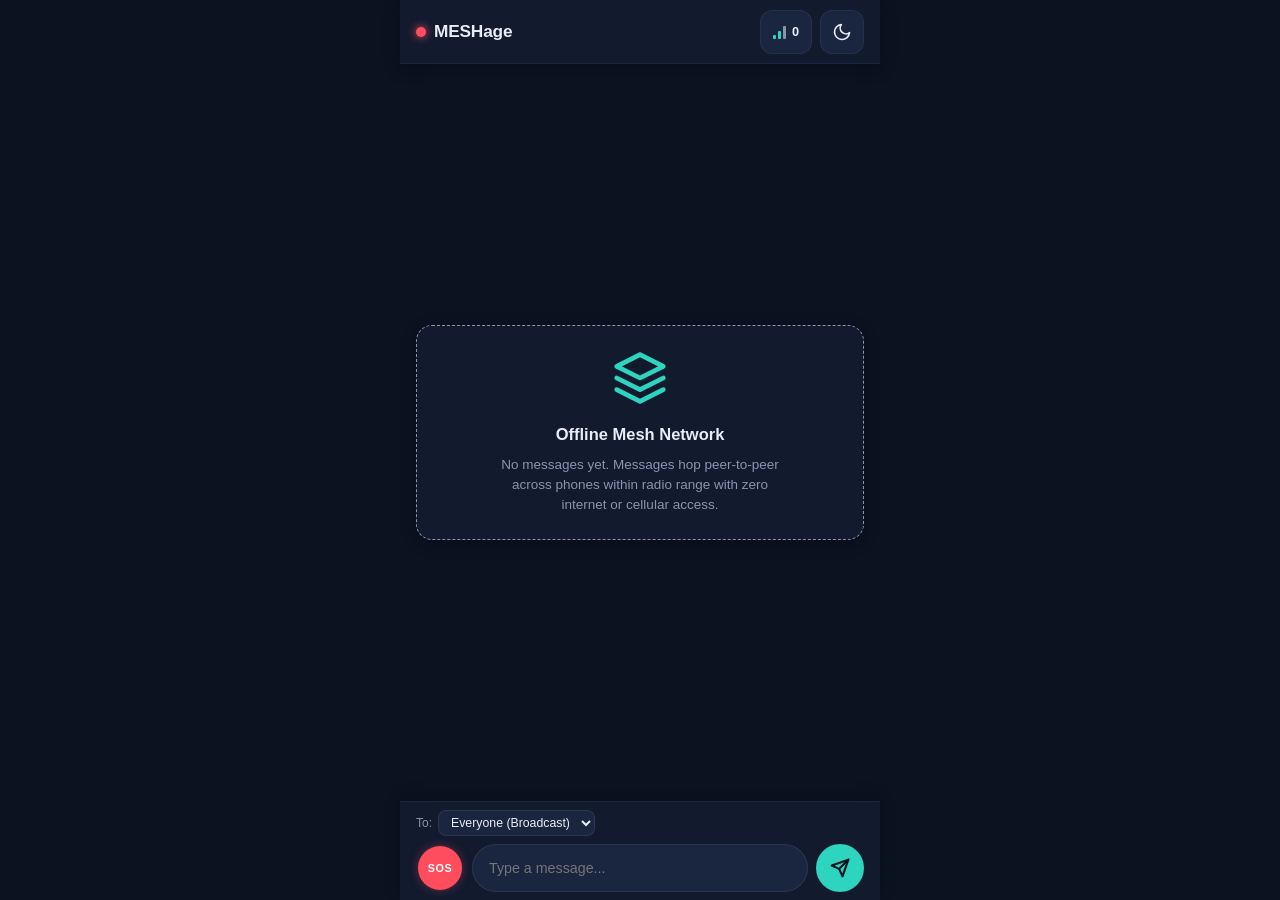
==== ui/phone/index.html @ ea5926be "phone ui html css and javascript" ====
<!DOCTYPE html>
<html lang="en" data-theme="dark">
<head>
  <meta charset="UTF-8">
  <meta name="viewport" content="width=device-width, initial-scale=1.0, maximum-scale=1.0, user-scalable=no, viewport-fit=cover">
  <meta name="description" content="MESHage - Offline Short Range Wireless Mesh Messenger">
  <meta name="theme-color" content="#0B1220">
  <link rel="manifest" href="manifest.json">
  <title>MESHage - Offline Mesh</title>
  <link rel="stylesheet" href="style.css">
</head>
<body>
  <div class="app-container">
    <!-- Header -->
    <header class="app-header">
      <div class="header-left">
        <div class="connection-dot" id="connectionDot" title="Network status: Connected"></div>
        <h1 class="node-title" id="nodeNameHeader">MESHage</h1>
      </div>

      <div class="header-actions">
        <!-- Neighbors button with signal bars -->
        <button class="neighbor-btn" id="openNeighborsBtn" aria-label="View mesh neighbors">
          <div class="signal-bars" id="headerSignalBars">
            <span class="signal-bar bar-1 active"></span>
            <span class="signal-bar bar-2 active"></span>
            <span class="signal-bar bar-3"></span>
          </div>
          <span id="neighborCountText">0</span>
        </button>

        <!-- Theme toggle -->
        <button class="icon-btn" id="themeToggleBtn" aria-label="Toggle light/dark theme">
          <svg id="themeIcon" width="20" height="20" viewBox="0 0 24 24" fill="none" stroke="currentColor" stroke-width="2" stroke-linecap="round" stroke-linejoin="round">
            <!-- Moon icon (for dark mode) -->
            <path d="M21 12.79A9 9 0 1 1 11.21 3 7 7 0 0 0 21 12.79z"></path>
          </svg>
        </button>
      </div>
    </header>

    <!-- Chat Messages Container -->
    <main class="chat-container" id="chatContainer" role="log" aria-live="polite">
      <!-- Empty state (shown when no messages exist) -->
      <div class="empty-state" id="emptyState">
        <svg class="empty-state-icon" viewBox="0 0 24 24" fill="none" stroke="currentColor" stroke-width="2" stroke-linecap="round" stroke-linejoin="round">
          <polygon points="12 2 2 7 12 12 22 7 12 2"></polygon>
          <polyline points="2 17 12 22 22 17"></polyline>
          <polyline points="2 12 12 17 22 12"></polyline>
        </svg>
        <h3>Offline Mesh Network</h3>
        <p>No messages yet. Messages hop peer-to-peer across phones within radio range with zero internet or cellular access.</p>
      </div>
    </main>

    <!-- Fixed Composer Bottom -->
    <footer class="composer-container">
      <div class="composer-top">
        <div class="dest-select-wrapper">
          <label for="destSelect">To:</label>
          <select id="destSelect" class="dest-select" aria-label="Recipient node">
            <option value="ALL">Everyone (Broadcast)</option>
          </select>
        </div>
      </div>

      <div class="composer-row">
        <!-- Emergency SOS Button with Progress Ring -->
        <div class="emergency-btn-wrapper" id="sosWrapper" title="Press and hold 1.5s for emergency SOS">
          <svg class="sos-ring" viewBox="0 0 48 48">
            <circle class="sos-ring-circle" cx="24" cy="24" r="22"></circle>
          </svg>
          <button class="emergency-btn" id="sosBtn" aria-label="Emergency SOS: press and hold for 1.5 seconds">SOS</button>
        </div>

        <!-- Chat Input -->
        <input type="text" id="messageInput" class="message-input" placeholder="Type a message..." autocomplete="off">

        <!-- Send Button -->
        <button class="send-btn" id="sendBtn" aria-label="Send message">
          <svg width="20" height="20" viewBox="0 0 24 24" fill="none" stroke="currentColor" stroke-width="2.5" stroke-linecap="round" stroke-linejoin="round">
            <line x1="22" y1="2" x2="11" y2="13"></line>
            <polygon points="22 2 15 22 11 13 2 9 22 2"></polygon>
          </svg>
        </button>
      </div>
    </footer>

    <!-- Bottom Sheet (Neighbors List) -->
    <div class="bottom-sheet-backdrop" id="bottomSheetBackdrop">
      <div class="bottom-sheet" role="dialog" aria-modal="true" aria-label="Mesh Neighbors">
        <div class="bottom-sheet-handle"></div>
        <div class="bottom-sheet-header">
          <h2>Mesh Neighbors</h2>
          <button class="icon-btn" id="closeNeighborsBtn" aria-label="Close neighbors sheet">
            <svg width="20" height="20" viewBox="0 0 24 24" fill="none" stroke="currentColor" stroke-width="2">
              <line x1="18" y1="6" x2="6" y2="18"></line>
              <line x1="6" y1="6" x2="18" y2="18"></line>
            </svg>
          </button>
        </div>
        <div class="neighbors-list" id="neighborsList">
          <p style="color:var(--muted); text-align:center; padding:16px;">Scanning for mesh neighbors...</p>
        </div>
      </div>
    </div>

    <!-- Incoming Emergency Full-Screen Overlay -->
    <div class="emergency-overlay" id="emergencyOverlay" role="alert" aria-live="assertive">
      <svg class="emergency-overlay-icon" viewBox="0 0 24 24" fill="none" stroke="currentColor" stroke-width="2.5" stroke-linecap="round" stroke-linejoin="round">
        <path d="M10.29 3.86L1.82 18a2 2 0 0 0 1.71 3h16.94a2 2 0 0 0 1.71-3L13.71 3.86a2 2 0 0 0-3.42 0z"></path>
        <line x1="12" y1="9" x2="12" y2="13"></line>
        <line x1="12" y1="17" x2="12.01" y2="17"></line>
      </svg>
      <div class="emergency-title">Emergency Alert</div>
      <div class="emergency-sender" id="emergencySender">From: Node X</div>
      <div class="emergency-payload" id="emergencyPayload">Emergency text</div>
      <div class="emergency-meta" id="emergencyMeta">Path: A > B > C &bull; 14:32:10</div>
      <button class="ack-btn" id="ackEmergencyBtn">Acknowledge Alert</button>
    </div>

    <!-- Toasts Container for Neighbor Events -->
    <div class="toast-container" id="toastContainer" aria-live="polite"></div>
  </div>

  <script src="app.js"></script>
</body>
</html>
---- ui/phone/style.css ----
/* =========================================================
   MESHage Phone UI Stylesheet
   Offline, Mobile-first, Dark Theme by default
   ========================================================= */

:root {
  --bg: #0B1220;
  --surface: #121A2E;
  --elevated: #1A2540;
  --text: #E8ECF6;
  --muted: #8A94AD;
  --accent: #2DD4BF;
  --accent-glow: rgba(45, 212, 191, 0.25);
  --success: #34D399;
  --warning: #FFB020;
  --danger: #FF4D5E;
  --danger-glow: rgba(255, 77, 94, 0.35);

  --space-1: 8px;
  --space-2: 16px;
  --space-3: 24px;
  --space-4: 32px;

  --radius-card: 16px;
  --radius-bubble: 16px;
  --radius-chip: 20px;
  --radius-button: 12px;

  --shadow-soft: 0 4px 16px rgba(0, 0, 0, 0.25);
  --shadow-card: 0 8px 24px rgba(0, 0, 0, 0.35);
  --transition-fast: 150ms cubic-bezier(0.4, 0, 0.2, 1);
  --transition-normal: 220ms cubic-bezier(0.4, 0, 0.2, 1);

  --font-system: -apple-system, BlinkMacSystemFont, "Segoe UI", Roboto, Oxygen, Ubuntu, Cantarell, "Helvetica Neue", sans-serif;
}

[data-theme="light"] {
  --bg: #F8FAFC;
  --surface: #FFFFFF;
  --elevated: #F1F5F9;
  --text: #0F172A;
  --muted: #64748B;
  --accent: #0D9488;
  --accent-glow: rgba(13, 148, 136, 0.2);
  --success: #10B981;
  --warning: #D97706;
  --danger: #EF4444;
  --danger-glow: rgba(239, 68, 68, 0.25);
  --shadow-soft: 0 4px 16px rgba(15, 23, 42, 0.08);
  --shadow-card: 0 8px 24px rgba(15, 23, 42, 0.12);
}

/* Base resets */
*, *::before, *::after {
  box-sizing: border-box;
  margin: 0;
  padding: 0;
  -webkit-tap-highlight-color: transparent;
}

html, body {
  height: 100%;
  width: 100%;
  font-family: var(--font-system);
  background-color: var(--bg);
  color: var(--text);
  overflow: hidden;
  font-size: 15px;
  line-height: 1.5;
}

/* App container */
.app-container {
  display: flex;
  flex-direction: column;
  height: 100vh;
  height: 100dvh;
  max-width: 480px;
  margin: 0 auto;
  position: relative;
  background-color: var(--bg);
}

/* Accessibility focus */
button:focus-visible, input:focus-visible, select:focus-visible {
  outline: 2px solid var(--accent);
  outline-offset: 2px;
}

/* =========================================================
   1. Header
   ========================================================= */
.app-header {
  height: 64px;
  background-color: var(--surface);
  border-bottom: 1px solid var(--elevated);
  display: flex;
  align-items: center;
  justify-content: space-between;
  padding: 0 var(--space-2);
  z-index: 10;
  box-shadow: var(--shadow-soft);
}

.header-left {
  display: flex;
  align-items: center;
  gap: var(--space-1);
}

.connection-dot {
  width: 10px;
  height: 10px;
  border-radius: 50%;
  background-color: var(--success);
  box-shadow: 0 0 8px var(--success);
  transition: background-color var(--transition-fast);
}

.connection-dot.disconnected {
  background-color: var(--danger);
  box-shadow: 0 0 8px var(--danger);
  animation: pulse 1.5s infinite;
}

.node-title {
  font-size: 1.15rem;
  font-weight: 700;
  letter-spacing: -0.01em;
}

.header-actions {
  display: flex;
  align-items: center;
  gap: var(--space-1);
}

.icon-btn {
  background: var(--elevated);
  border: 1px solid rgba(255, 255, 255, 0.05);
  color: var(--text);
  min-width: 44px;
  min-height: 44px;
  border-radius: 12px;
  display: inline-flex;
  align-items: center;
  justify-content: center;
  cursor: pointer;
  transition: background-color var(--transition-fast), transform var(--transition-fast);
}

.icon-btn:hover {
  background-color: var(--accent-glow);
  color: var(--accent);
}

.icon-btn:active {
  transform: scale(0.95);
}

.neighbor-btn {
  display: flex;
  align-items: center;
  gap: 6px;
  padding: 0 12px;
  height: 44px;
  background: var(--elevated);
  border: 1px solid rgba(255, 255, 255, 0.05);
  border-radius: 12px;
  color: var(--text);
  font-weight: 600;
  font-size: 0.85rem;
  cursor: pointer;
  transition: all var(--transition-fast);
}

.neighbor-btn:hover {
  border-color: var(--accent);
}

.signal-bars {
  display: flex;
  align-items: flex-end;
  gap: 2px;
  height: 14px;
}

.signal-bar {
  width: 3px;
  background-color: var(--muted);
  border-radius: 1px;
}

.bar-1 { height: 4px; }
.bar-2 { height: 8px; }
.bar-3 { height: 13px; }

.signal-bar.active {
  background-color: var(--accent);
}

/* =========================================================
   2. Chat Area
   ========================================================= */
.chat-container {
  flex: 1;
  overflow-y: auto;
  padding: var(--space-2);
  display: flex;
  flex-direction: column;
  gap: var(--space-2);
  scroll-behavior: smooth;
  overscroll-behavior-y: contain;
}

/* Empty state */
.empty-state {
  margin: auto 0;
  display: flex;
  flex-direction: column;
  align-items: center;
  text-align: center;
  padding: var(--space-3);
  background: var(--surface);
  border-radius: var(--radius-card);
  border: 1px dashed var(--muted);
  box-shadow: var(--shadow-soft);
}

.empty-state-icon {
  width: 56px;
  height: 56px;
  margin-bottom: var(--space-2);
  color: var(--accent);
}

.empty-state h3 {
  font-size: 1.1rem;
  margin-bottom: var(--space-1);
}

.empty-state p {
  color: var(--muted);
  font-size: 0.9rem;
  max-width: 280px;
}

/* Message bubbles */
.message-row {
  display: flex;
  flex-direction: column;
  animation: slideUp var(--transition-normal) forwards;
}

.message-row.mine {
  align-items: flex-end;
}

.message-row.theirs {
  align-items: flex-start;
}

.message-bubble {
  max-width: 82%;
  padding: 10px 14px;
  border-radius: var(--radius-bubble);
  word-wrap: break-word;
  position: relative;
  box-shadow: var(--shadow-soft);
}

.message-row.mine .message-bubble {
  background: var(--elevated);
  border: 1px solid var(--accent);
  color: var(--text);
  border-bottom-right-radius: 4px;
}

.message-row.theirs .message-bubble {
  background: var(--surface);
  border: 1px solid rgba(255, 255, 255, 0.05);
  color: var(--text);
  border-bottom-left-radius: 4px;
}

.sender-name {
  font-size: 0.75rem;
  font-weight: 700;
  color: var(--accent);
  margin-bottom: 2px;
}

.message-content {
  font-size: 0.95rem;
}

.message-meta {
  display: flex;
  align-items: center;
  gap: 6px;
  margin-top: 4px;
  font-size: 0.72rem;
  color: var(--muted);
}

.message-row.mine .message-meta {
  justify-content: flex-end;
}

.hop-chip {
  display: inline-flex;
  align-items: center;
  gap: 4px;
  background: var(--elevated);
  padding: 2px 8px;
  border-radius: var(--radius-chip);
  font-size: 0.7rem;
  color: var(--muted);
  font-weight: 600;
  margin-top: 4px;
}

.status-icon {
  width: 14px;
  height: 14px;
}

.status-icon.delivered {
  color: var(--accent);
}

/* Emergency chat bubble */
.message-bubble.emergency {
  background: rgba(255, 77, 94, 0.15) !important;
  border: 1px solid var(--danger) !important;
}

.message-bubble.emergency .sender-name {
  color: var(--danger);
}

/* =========================================================
   3. Composer Fixed Bottom
   ========================================================= */
.composer-container {
  background-color: var(--surface);
  border-top: 1px solid var(--elevated);
  padding: var(--space-1) var(--space-2);
  display: flex;
  flex-direction: column;
  gap: var(--space-1);
  box-shadow: 0 -4px 16px rgba(0, 0, 0, 0.15);
}

.composer-top {
  display: flex;
  align-items: center;
  justify-content: space-between;
  gap: var(--space-1);
}

.dest-select-wrapper {
  display: flex;
  align-items: center;
  gap: 6px;
  font-size: 0.8rem;
  color: var(--muted);
  flex: 1;
}

.dest-select {
  background: var(--elevated);
  border: 1px solid rgba(255, 255, 255, 0.08);
  color: var(--text);
  border-radius: 8px;
  padding: 4px 8px;
  font-size: 0.82rem;
  cursor: pointer;
}

.composer-row {
  display: flex;
  align-items: center;
  gap: var(--space-1);
}

.message-input {
  flex: 1;
  height: 48px;
  background: var(--elevated);
  border: 1px solid rgba(255, 255, 255, 0.08);
  border-radius: 24px;
  padding: 0 16px;
  font-size: 0.95rem;
  color: var(--text);
  outline: none;
  transition: border-color var(--transition-fast);
}

.message-input:focus {
  border-color: var(--accent);
}

.send-btn {
  width: 48px;
  height: 48px;
  border-radius: 50%;
  background: var(--accent);
  color: #0B1220;
  border: none;
  display: flex;
  align-items: center;
  justify-content: center;
  cursor: pointer;
  transition: all var(--transition-fast);
  flex-shrink: 0;
}

.send-btn:hover {
  transform: scale(1.05);
  box-shadow: 0 0 12px var(--accent-glow);
}

.send-btn:active {
  transform: scale(0.95);
}

/* =========================================================
   4. Emergency Button (1.5s press-and-hold)
   ========================================================= */
.emergency-btn-wrapper {
  position: relative;
  width: 48px;
  height: 48px;
  display: flex;
  align-items: center;
  justify-content: center;
  flex-shrink: 0;
  user-select: none;
}

.emergency-btn {
  width: 44px;
  height: 44px;
  border-radius: 50%;
  background-color: var(--danger);
  border: none;
  color: #FFFFFF;
  display: flex;
  align-items: center;
  justify-content: center;
  font-weight: 800;
  font-size: 0.72rem;
  letter-spacing: 0.5px;
  cursor: pointer;
  z-index: 2;
  box-shadow: 0 0 10px var(--danger-glow);
  transition: transform var(--transition-fast);
}

.emergency-btn-wrapper:active .emergency-btn {
  transform: scale(0.92);
}

.sos-ring {
  position: absolute;
  top: 0;
  left: 0;
  width: 48px;
  height: 48px;
  pointer-events: none;
  transform: rotate(-90deg);
}

.sos-ring-circle {
  fill: none;
  stroke: var(--danger);
  stroke-width: 3.5;
  stroke-dasharray: 138;
  stroke-dashoffset: 138;
  stroke-linecap: round;
  transition: stroke-dashoffset 0s;
}

.emergency-btn-wrapper.holding .sos-ring-circle {
  stroke-dashoffset: 0;
  transition: stroke-dashoffset 1500ms linear;
}

/* =========================================================
   5. Bottom Sheet (Neighbors List)
   ========================================================= */
.bottom-sheet-backdrop {
  position: fixed;
  inset: 0;
  background: rgba(0, 0, 0, 0.6);
  backdrop-filter: blur(4px);
  z-index: 50;
  opacity: 0;
  pointer-events: none;
  transition: opacity var(--transition-normal);
}

.bottom-sheet-backdrop.open {
  opacity: 1;
  pointer-events: auto;
}

.bottom-sheet {
  position: fixed;
  left: 0;
  right: 0;
  bottom: 0;
  max-width: 480px;
  margin: 0 auto;
  background: var(--surface);
  border-top-left-radius: var(--radius-card);
  border-top-right-radius: var(--radius-card);
  padding: var(--space-3) var(--space-2);
  z-index: 51;
  transform: translateY(100%);
  transition: transform var(--transition-normal);
  box-shadow: var(--shadow-card);
  max-height: 80vh;
  display: flex;
  flex-direction: column;
}

.bottom-sheet-backdrop.open .bottom-sheet {
  transform: translateY(0);
}

.bottom-sheet-handle {
  width: 40px;
  height: 4px;
  background: var(--muted);
  border-radius: 2px;
  margin: 0 auto var(--space-2) auto;
}

.bottom-sheet-header {
  display: flex;
  justify-content: space-between;
  align-items: center;
  margin-bottom: var(--space-2);
}

.neighbors-list {
  display: flex;
  flex-direction: column;
  gap: var(--space-1);
  overflow-y: auto;
}

.neighbor-card {
  display: flex;
  align-items: center;
  justify-content: space-between;
  padding: 12px 14px;
  background: var(--elevated);
  border-radius: 12px;
}

.neighbor-card-left {
  display: flex;
  flex-direction: column;
}

.neighbor-card-name {
  font-weight: 700;
  font-size: 0.95rem;
}

.neighbor-card-addr {
  font-size: 0.75rem;
  color: var(--muted);
}

.neighbor-card-right {
  display: flex;
  align-items: center;
  gap: var(--space-1);
}

.status-badge {
  padding: 2px 8px;
  border-radius: 12px;
  font-size: 0.7rem;
  font-weight: 700;
  text-transform: uppercase;
}

.status-badge.up {
  background: rgba(52, 211, 153, 0.15);
  color: var(--success);
}

.status-badge.down {
  background: rgba(239, 68, 68, 0.15);
  color: var(--danger);
}

/* =========================================================
   6. Incoming Emergency Overlay
   ========================================================= */
.emergency-overlay {
  position: fixed;
  inset: 0;
  background: rgba(185, 28, 28, 0.96);
  z-index: 100;
  display: none;
  flex-direction: column;
  align-items: center;
  justify-content: center;
  padding: var(--space-3);
  text-align: center;
  color: #FFFFFF;
  animation: pulseEmergency 1s infinite alternate;
}

.emergency-overlay.active {
  display: flex;
}

.emergency-overlay-icon {
  width: 72px;
  height: 72px;
  margin-bottom: var(--space-2);
  animation: shake 0.5s infinite;
}

.emergency-title {
  font-size: 1.6rem;
  font-weight: 900;
  text-transform: uppercase;
  letter-spacing: 1px;
  margin-bottom: var(--space-1);
}

.emergency-sender {
  font-size: 1.1rem;
  font-weight: 700;
  color: #FEE2E2;
  margin-bottom: var(--space-2);
}

.emergency-payload {
  background: rgba(0, 0, 0, 0.35);
  padding: 16px 20px;
  border-radius: var(--radius-card);
  font-size: 1.1rem;
  font-weight: 600;
  margin-bottom: var(--space-2);
  width: 100%;
  max-width: 380px;
}

.emergency-meta {
  font-size: 0.85rem;
  color: #FCA5A5;
  margin-bottom: var(--space-4);
}

.ack-btn {
  min-height: 54px;
  width: 100%;
  max-width: 280px;
  background: #FFFFFF;
  color: #991B1B;
  border: none;
  border-radius: 27px;
  font-size: 1.1rem;
  font-weight: 800;
  cursor: pointer;
  box-shadow: 0 4px 20px rgba(0, 0, 0, 0.4);
  transition: transform var(--transition-fast);
}

.ack-btn:active {
  transform: scale(0.96);
}

/* =========================================================
   7. Toasts for Neighbor Events
   ========================================================= */
.toast-container {
  position: fixed;
  top: 72px;
  left: var(--space-2);
  right: var(--space-2);
  max-width: 440px;
  margin: 0 auto;
  display: flex;
  flex-direction: column;
  gap: var(--space-1);
  pointer-events: none;
  z-index: 60;
}

.toast {
  padding: 10px 14px;
  border-radius: 12px;
  background: var(--surface);
  border: 1px solid var(--elevated);
  box-shadow: var(--shadow-card);
  display: flex;
  align-items: center;
  gap: 10px;
  font-size: 0.85rem;
  font-weight: 600;
  color: var(--text);
  animation: slideDown 250ms forwards;
}

.toast.up {
  border-left: 4px solid var(--success);
}

.toast.down {
  border-left: 4px solid var(--danger);
}

/* Animations */
@keyframes slideUp {
  from { opacity: 0; transform: translateY(12px); }
  to { opacity: 1; transform: translateY(0); }
}

@keyframes slideDown {
  from { opacity: 0; transform: translateY(-12px); }
  to { opacity: 1; transform: translateY(0); }
}

@keyframes pulse {
  0%, 100% { opacity: 1; }
  50% { opacity: 0.4; }
}

@keyframes pulseEmergency {
  from { background-color: rgba(185, 28, 28, 0.94); }
  to { background-color: rgba(153, 27, 27, 0.98); }
}

@keyframes shake {
  0%, 100% { transform: rotate(0deg); }
  25% { transform: rotate(-8deg); }
  75% { transform: rotate(8deg); }
}

/* Reduced motion support */
@media (prefers-reduced-motion: reduce) {
  *, *::before, *::after {
    animation-duration: 0.01ms !important;
    animation-iteration-count: 1 !important;
    transition-duration: 0.01ms !important;
  }
}
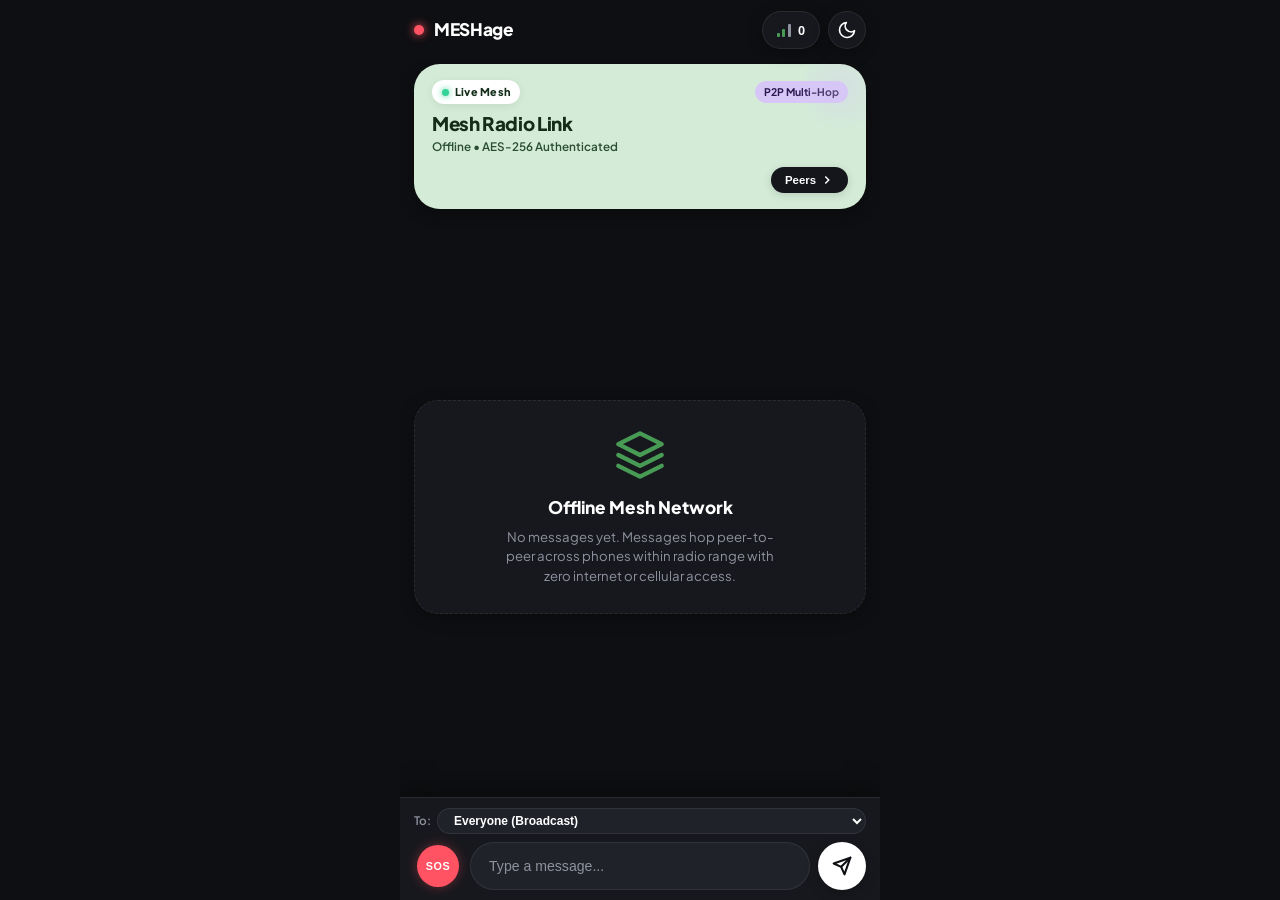
==== commit e55e630e: "Update phone UI to modern pastel dark and light theme" ====
--- a/ui/phone/index.html
+++ b/ui/phone/index.html
@@ -4,9 +4,12 @@
   <meta charset="UTF-8">
   <meta name="viewport" content="width=device-width, initial-scale=1.0, maximum-scale=1.0, user-scalable=no, viewport-fit=cover">
   <meta name="description" content="MESHage - Offline Short Range Wireless Mesh Messenger">
-  <meta name="theme-color" content="#0B1220">
+  <meta name="theme-color" content="#0F1013">
   <link rel="manifest" href="manifest.json">
   <title>MESHage - Offline Mesh</title>
+  <link rel="preconnect" href="https://fonts.googleapis.com">
+  <link rel="preconnect" href="https://fonts.gstatic.com" crossorigin>
+  <link href="https://fonts.googleapis.com/css2?family=Plus+Jakarta+Sans:wght@400;500;600;700;800&display=swap" rel="stylesheet">
   <link rel="stylesheet" href="style.css">
 </head>
 <body>
@@ -30,7 +33,7 @@
         </button>
 
         <!-- Theme toggle -->
-        <button class="icon-btn" id="themeToggleBtn" aria-label="Toggle light/dark theme">
+        <button class="icon-btn" id="themeToggleBtn" aria-label="Toggle light/dark theme" title="Toggle theme">
           <svg id="themeIcon" width="20" height="20" viewBox="0 0 24 24" fill="none" stroke="currentColor" stroke-width="2" stroke-linecap="round" stroke-linejoin="round">
             <!-- Moon icon (for dark mode) -->
             <path d="M21 12.79A9 9 0 1 1 11.21 3 7 7 0 0 0 21 12.79z"></path>
@@ -38,6 +41,30 @@
         </button>
       </div>
     </header>
+
+    <!-- Mesh Feature Banner Card (Inspiration Style) -->
+    <section class="mesh-banner-card" id="meshBannerCard">
+      <div class="banner-top">
+        <div class="banner-badge">
+          <span class="live-dot"></span>
+          <span id="bannerStatusText">Live Mesh</span>
+        </div>
+        <div class="banner-route-tag" id="bannerRouteTag">P2P Multi-Hop</div>
+      </div>
+      <h2 class="banner-title" id="bannerTitle">Mesh Radio Link</h2>
+      <p class="banner-subtitle" id="bannerSubtitle">Offline &bull; AES-256 Authenticated</p>
+      
+      <!-- Avatars Row with pastel rings (Matching Inspo) -->
+      <div class="banner-avatars-row">
+        <div class="banner-avatars" id="bannerAvatars">
+          <!-- Populated dynamically by JS -->
+        </div>
+        <button class="banner-action-btn" id="bannerActionBtn" aria-label="Open peers list">
+          <span>Peers</span>
+          <svg width="14" height="14" viewBox="0 0 24 24" fill="none" stroke="currentColor" stroke-width="2.5"><polyline points="9 18 15 12 9 6"></polyline></svg>
+        </button>
+      </div>
+    </section>
 
     <!-- Chat Messages Container -->
     <main class="chat-container" id="chatContainer" role="log" aria-live="polite">
--- a/ui/phone/style.css
+++ b/ui/phone/style.css
@@ -1,56 +1,160 @@
 /* =========================================================
    MESHage Phone UI Stylesheet
-   Offline, Mobile-first, Dark Theme by default
+   Modern Mobile Design inspired by high-end dark & light modes
+   Soft Pastel Accents: Sage Mint, Lilac Lavender, Soft Butter Honey
    ========================================================= */
 
 :root {
-  --bg: #0B1220;
-  --surface: #121A2E;
-  --elevated: #1A2540;
-  --text: #E8ECF6;
-  --muted: #8A94AD;
-  --accent: #2DD4BF;
-  --accent-glow: rgba(45, 212, 191, 0.25);
+  /* Fonts */
+  --font-display: "Plus Jakarta Sans", -apple-system, BlinkMacSystemFont, "Segoe UI", Roboto, sans-serif;
+  --font-system: "Plus Jakarta Sans", -apple-system, BlinkMacSystemFont, "Segoe UI", Roboto, sans-serif;
+
+  /* Spacing & Radii */
+  --space-1: 8px;
+  --space-2: 14px;
+  --space-3: 20px;
+  --space-4: 28px;
+
+  --radius-card: 24px;
+  --radius-banner: 26px;
+  --radius-bubble: 22px;
+  --radius-chip: 20px;
+  --radius-pill: 9999px;
+  --radius-button: 16px;
+
+  --transition-fast: 160ms cubic-bezier(0.2, 0.8, 0.2, 1);
+  --transition-normal: 260ms cubic-bezier(0.2, 0.8, 0.2, 1);
+  --transition-bounce: 350ms cubic-bezier(0.34, 1.56, 0.64, 1);
+
+  /* DARK THEME (Default) */
+  --bg: #0E0F12;
+  --surface: #17181D;
+  --elevated: #202229;
+  --elevated-hover: #292B34;
+  --border: rgba(255, 255, 255, 0.08);
+  --border-subtle: rgba(255, 255, 255, 0.04);
+  --border-active: rgba(255, 255, 255, 0.18);
+
+  --text: #FFFFFF;
+  --text-secondary: #DCE0E8;
+  --muted: #8E929F;
+  --muted-subtle: #5C606D;
+
+  /* Inspo Pastel Accents */
+  --mint-bg: #D4ECD7;
+  --mint-text: #132D18;
+  --mint-border: #9DD0A4;
+  --mint-accent: #489B55;
+
+  --lilac-bg: #D6C7F7;
+  --lilac-text: #2A174E;
+  --lilac-border: #AB94E8;
+  --lilac-accent: #8E6CEB;
+
+  --butter-bg: #FEE7B8;
+  --butter-text: #3E2B06;
+  --butter-border: #E8C174;
+  --butter-accent: #E09F24;
+
+  --coral-bg: #FFD4D7;
+  --coral-text: #541117;
+  --danger: #FF5263;
+  --danger-glow: rgba(255, 82, 99, 0.35);
+
   --success: #34D399;
-  --warning: #FFB020;
-  --danger: #FF4D5E;
-  --danger-glow: rgba(255, 77, 94, 0.35);
-
-  --space-1: 8px;
-  --space-2: 16px;
-  --space-3: 24px;
-  --space-4: 32px;
-
-  --radius-card: 16px;
-  --radius-bubble: 16px;
-  --radius-chip: 20px;
-  --radius-button: 12px;
-
-  --shadow-soft: 0 4px 16px rgba(0, 0, 0, 0.25);
-  --shadow-card: 0 8px 24px rgba(0, 0, 0, 0.35);
-  --transition-fast: 150ms cubic-bezier(0.4, 0, 0.2, 1);
-  --transition-normal: 220ms cubic-bezier(0.4, 0, 0.2, 1);
-
-  --font-system: -apple-system, BlinkMacSystemFont, "Segoe UI", Roboto, Oxygen, Ubuntu, Cantarell, "Helvetica Neue", sans-serif;
-}
-
+  --warning: #FBBF24;
+
+  /* Card and Component-specific in Dark Mode */
+  --banner-bg: var(--mint-bg);
+  --banner-text: var(--mint-text);
+  --banner-subtext: #2B4E32;
+  --banner-badge-bg: #FFFFFF;
+  --banner-badge-text: #132D18;
+  --banner-btn-bg: #14161C;
+  --banner-btn-text: #FFFFFF;
+
+  --bubble-mine-bg: var(--mint-bg);
+  --bubble-mine-text: var(--mint-text);
+  --bubble-mine-meta: #395B3E;
+  --bubble-mine-status: #185E28;
+  --bubble-mine-border: transparent;
+
+  --bubble-theirs-bg: #1D1F26;
+  --bubble-theirs-text: #FFFFFF;
+  --bubble-theirs-meta: var(--muted);
+  --bubble-theirs-border: var(--border);
+
+  --hop-chip-mine-bg: var(--lilac-bg);
+  --hop-chip-mine-text: var(--lilac-text);
+  --hop-chip-theirs-bg: var(--elevated);
+  --hop-chip-theirs-text: var(--muted);
+
+  --composer-bg: #17181D;
+  --composer-input-bg: #202229;
+  --composer-send-bg: #FFFFFF;
+  --composer-send-text: #0E0F12;
+
+  --shadow-soft: 0 4px 16px rgba(0, 0, 0, 0.3);
+  --shadow-card: 0 10px 30px rgba(0, 0, 0, 0.45);
+  --shadow-dock: 0 -8px 24px rgba(0, 0, 0, 0.35);
+}
+
+/* =========================================================
+   LIGHT THEME (The Reverse!)
+   Inverts colors cleanly with pale sage background & rich charcoal cards
+   ========================================================= */
 [data-theme="light"] {
-  --bg: #F8FAFC;
+  --bg: #E8EFE6;
   --surface: #FFFFFF;
-  --elevated: #F1F5F9;
-  --text: #0F172A;
-  --muted: #64748B;
-  --accent: #0D9488;
-  --accent-glow: rgba(13, 148, 136, 0.2);
-  --success: #10B981;
-  --warning: #D97706;
-  --danger: #EF4444;
-  --danger-glow: rgba(239, 68, 68, 0.25);
-  --shadow-soft: 0 4px 16px rgba(15, 23, 42, 0.08);
-  --shadow-card: 0 8px 24px rgba(15, 23, 42, 0.12);
-}
-
-/* Base resets */
+  --elevated: #F2F7F1;
+  --elevated-hover: #E6EFE4;
+  --border: rgba(0, 0, 0, 0.08);
+  --border-subtle: rgba(0, 0, 0, 0.04);
+  --border-active: rgba(0, 0, 0, 0.18);
+
+  --text: #101317;
+  --text-secondary: #2B2F38;
+  --muted: #666D7C;
+  --muted-subtle: #989EA9;
+
+  /* Reversed Card & Component Specifics */
+  --banner-bg: #14161C;
+  --banner-text: #FFFFFF;
+  --banner-subtext: #A6ABB8;
+  --banner-badge-bg: var(--mint-bg);
+  --banner-badge-text: var(--mint-text);
+  --banner-btn-bg: #FFFFFF;
+  --banner-btn-text: #14161C;
+
+  --bubble-mine-bg: #14161C;
+  --bubble-mine-text: #FFFFFF;
+  --bubble-mine-meta: #A4A9B7;
+  --bubble-mine-status: #489B55;
+  --bubble-mine-border: transparent;
+
+  --bubble-theirs-bg: #FFFFFF;
+  --bubble-theirs-text: #101317;
+  --bubble-theirs-meta: var(--muted);
+  --bubble-theirs-border: var(--border);
+
+  --hop-chip-mine-bg: #DCE8DA;
+  --hop-chip-mine-text: #17361D;
+  --hop-chip-theirs-bg: var(--elevated);
+  --hop-chip-theirs-text: var(--muted);
+
+  --composer-bg: #FFFFFF;
+  --composer-input-bg: #F2F7F1;
+  --composer-send-bg: #14161C;
+  --composer-send-text: #FFFFFF;
+
+  --shadow-soft: 0 4px 16px rgba(16, 19, 23, 0.06);
+  --shadow-card: 0 10px 30px rgba(16, 19, 23, 0.09);
+  --shadow-dock: 0 -8px 24px rgba(16, 19, 23, 0.08);
+}
+
+/* =========================================================
+   Base Resets & Container
+   ========================================================= */
 *, *::before, *::after {
   box-sizing: border-box;
   margin: 0;
@@ -67,9 +171,9 @@
   overflow: hidden;
   font-size: 15px;
   line-height: 1.5;
-}
-
-/* App container */
+  transition: background-color var(--transition-normal), color var(--transition-normal);
+}
+
 .app-container {
   display: flex;
   flex-direction: column;
@@ -79,11 +183,12 @@
   margin: 0 auto;
   position: relative;
   background-color: var(--bg);
-}
-
-/* Accessibility focus */
+  overflow: hidden;
+  transition: background-color var(--transition-normal);
+}
+
 button:focus-visible, input:focus-visible, select:focus-visible {
-  outline: 2px solid var(--accent);
+  outline: 2px solid var(--mint-accent);
   outline-offset: 2px;
 }
 
@@ -91,21 +196,20 @@
    1. Header
    ========================================================= */
 .app-header {
-  height: 64px;
-  background-color: var(--surface);
-  border-bottom: 1px solid var(--elevated);
+  height: 60px;
   display: flex;
   align-items: center;
   justify-content: space-between;
   padding: 0 var(--space-2);
-  z-index: 10;
-  box-shadow: var(--shadow-soft);
+  z-index: 20;
+  background-color: var(--bg);
+  transition: background-color var(--transition-normal);
 }
 
 .header-left {
   display: flex;
   align-items: center;
-  gap: var(--space-1);
+  gap: 10px;
 }
 
 .connection-dot {
@@ -113,76 +217,60 @@
   height: 10px;
   border-radius: 50%;
   background-color: var(--success);
-  box-shadow: 0 0 8px var(--success);
-  transition: background-color var(--transition-fast);
+  box-shadow: 0 0 10px var(--success);
+  transition: all var(--transition-fast);
 }
 
 .connection-dot.disconnected {
   background-color: var(--danger);
-  box-shadow: 0 0 8px var(--danger);
+  box-shadow: 0 0 10px var(--danger);
   animation: pulse 1.5s infinite;
 }
 
 .node-title {
   font-size: 1.15rem;
+  font-weight: 800;
+  letter-spacing: -0.02em;
+  color: var(--text);
+}
+
+.header-actions {
+  display: flex;
+  align-items: center;
+  gap: var(--space-1);
+}
+
+.neighbor-btn {
+  display: flex;
+  align-items: center;
+  gap: 7px;
+  padding: 0 14px;
+  height: 38px;
+  background: var(--surface);
+  border: 1px solid var(--border);
+  border-radius: var(--radius-pill);
+  color: var(--text);
   font-weight: 700;
-  letter-spacing: -0.01em;
-}
-
-.header-actions {
-  display: flex;
-  align-items: center;
-  gap: var(--space-1);
-}
-
-.icon-btn {
-  background: var(--elevated);
-  border: 1px solid rgba(255, 255, 255, 0.05);
-  color: var(--text);
-  min-width: 44px;
-  min-height: 44px;
-  border-radius: 12px;
-  display: inline-flex;
-  align-items: center;
-  justify-content: center;
-  cursor: pointer;
-  transition: background-color var(--transition-fast), transform var(--transition-fast);
-}
-
-.icon-btn:hover {
-  background-color: var(--accent-glow);
-  color: var(--accent);
-}
-
-.icon-btn:active {
-  transform: scale(0.95);
-}
-
-.neighbor-btn {
-  display: flex;
-  align-items: center;
-  gap: 6px;
-  padding: 0 12px;
-  height: 44px;
-  background: var(--elevated);
-  border: 1px solid rgba(255, 255, 255, 0.05);
-  border-radius: 12px;
-  color: var(--text);
-  font-weight: 600;
   font-size: 0.85rem;
   cursor: pointer;
+  box-shadow: var(--shadow-soft);
   transition: all var(--transition-fast);
 }
 
 .neighbor-btn:hover {
-  border-color: var(--accent);
+  background: var(--elevated-hover);
+  transform: translateY(-1px);
+}
+
+.neighbor-btn:active {
+  transform: scale(0.96);
 }
 
 .signal-bars {
   display: flex;
   align-items: flex-end;
-  gap: 2px;
-  height: 14px;
+  gap: 2.5px;
+  height: 13px;
 }
 
 .signal-bar {
@@ -196,11 +284,259 @@
 .bar-3 { height: 13px; }
 
 .signal-bar.active {
-  background-color: var(--accent);
+  background-color: var(--mint-accent);
+}
+
+.icon-btn {
+  background: var(--surface);
+  border: 1px solid var(--border);
+  color: var(--text);
+  width: 38px;
+  height: 38px;
+  border-radius: 50%;
+  display: inline-flex;
+  align-items: center;
+  justify-content: center;
+  cursor: pointer;
+  box-shadow: var(--shadow-soft);
+  transition: all var(--transition-fast);
+}
+
+.icon-btn:hover {
+  background: var(--elevated-hover);
+  transform: scale(1.05);
+}
+
+.icon-btn:active {
+  transform: scale(0.95);
 }
 
 /* =========================================================
-   2. Chat Area
+   2. Inspiration Featured Mesh Banner Card
+   ========================================================= */
+.mesh-banner-card {
+  margin: 4px var(--space-2) var(--space-1) var(--space-2);
+  padding: 16px 18px;
+  background-color: var(--banner-bg);
+  color: var(--banner-text);
+  border-radius: var(--radius-banner);
+  box-shadow: var(--shadow-soft);
+  display: flex;
+  flex-direction: column;
+  position: relative;
+  overflow: hidden;
+  transition: all var(--transition-normal);
+}
+
+/* Subtle decorative pastel corner gradient */
+.mesh-banner-card::after {
+  content: "";
+  position: absolute;
+  top: -20px;
+  right: -20px;
+  width: 90px;
+  height: 90px;
+  background: radial-gradient(circle, rgba(214, 199, 247, 0.35) 0%, transparent 70%);
+  pointer-events: none;
+}
+
+.banner-top {
+  display: flex;
+  align-items: center;
+  justify-content: space-between;
+  margin-bottom: 8px;
+}
+
+.banner-badge {
+  display: inline-flex;
+  align-items: center;
+  gap: 6px;
+  background-color: var(--banner-badge-bg);
+  color: var(--banner-badge-text);
+  padding: 4px 10px;
+  border-radius: var(--radius-pill);
+  font-size: 0.72rem;
+  font-weight: 800;
+  letter-spacing: 0.02em;
+  box-shadow: 0 2px 8px rgba(0, 0, 0, 0.08);
+}
+
+.live-dot {
+  width: 7px;
+  height: 7px;
+  border-radius: 50%;
+  background-color: var(--success);
+  box-shadow: 0 0 6px var(--success);
+  animation: pulse 1.8s infinite;
+}
+
+.banner-route-tag {
+  background: var(--lilac-bg);
+  color: var(--lilac-text);
+  padding: 3px 9px;
+  border-radius: var(--radius-pill);
+  font-size: 0.7rem;
+  font-weight: 700;
+}
+
+.banner-title {
+  font-size: 1.25rem;
+  font-weight: 800;
+  letter-spacing: -0.02em;
+  line-height: 1.25;
+  margin-bottom: 2px;
+}
+
+.banner-subtitle {
+  font-size: 0.78rem;
+  color: var(--banner-subtext);
+  font-weight: 600;
+  margin-bottom: 12px;
+}
+
+.banner-avatars-row {
+  display: flex;
+  align-items: center;
+  justify-content: space-between;
+  gap: var(--space-1);
+}
+
+.banner-avatars {
+  display: flex;
+  align-items: center;
+  gap: 12px;
+  overflow-x: auto;
+  scrollbar-width: none;
+  padding: 2px 0;
+}
+
+.banner-avatars::-webkit-scrollbar {
+  display: none;
+}
+
+.banner-avatar-item {
+  display: flex;
+  flex-direction: column;
+  align-items: center;
+  gap: 4px;
+  cursor: pointer;
+  transition: transform var(--transition-fast);
+  flex-shrink: 0;
+}
+
+.banner-avatar-item:hover {
+  transform: translateY(-2px);
+}
+
+.banner-avatar-item:active {
+  transform: scale(0.95);
+}
+
+/* Avatar Ring Wrapper matching inspiration avatars */
+.avatar-ring-wrapper {
+  width: 44px;
+  height: 44px;
+  border-radius: 50%;
+  padding: 2.5px;
+  display: flex;
+  align-items: center;
+  justify-content: center;
+  transition: all var(--transition-fast);
+}
+
+.avatar-ring-wrapper.small {
+  width: 38px;
+  height: 38px;
+  padding: 2px;
+}
+
+.avatar-circle {
+  width: 100%;
+  height: 100%;
+  border-radius: 50%;
+  display: flex;
+  align-items: center;
+  justify-content: center;
+  font-size: 0.8rem;
+  font-weight: 800;
+  letter-spacing: -0.02em;
+}
+
+/* Avatar Pastel Ring Colors */
+.ring-mint {
+  background: var(--mint-border);
+}
+.ring-mint .avatar-circle {
+  background: var(--mint-bg);
+  color: var(--mint-text);
+}
+
+.ring-lilac {
+  background: var(--lilac-border);
+}
+.ring-lilac .avatar-circle {
+  background: var(--lilac-bg);
+  color: var(--lilac-text);
+}
+
+.ring-butter {
+  background: var(--butter-border);
+}
+.ring-butter .avatar-circle {
+  background: var(--butter-bg);
+  color: var(--butter-text);
+}
+
+.ring-coral {
+  background: #FFA5AE;
+}
+.ring-coral .avatar-circle {
+  background: var(--coral-bg);
+  color: var(--coral-text);
+}
+
+.ring-muted {
+  background: var(--muted-subtle);
+}
+.ring-muted .avatar-circle {
+  background: var(--elevated);
+  color: var(--muted);
+}
+
+.avatar-label {
+  font-size: 0.68rem;
+  font-weight: 700;
+  color: var(--banner-text);
+  white-space: nowrap;
+}
+
+.banner-action-btn {
+  display: flex;
+  align-items: center;
+  gap: 4px;
+  background-color: var(--banner-btn-bg);
+  color: var(--banner-btn-text);
+  border: none;
+  padding: 6px 14px;
+  border-radius: var(--radius-pill);
+  font-size: 0.76rem;
+  font-weight: 700;
+  cursor: pointer;
+  flex-shrink: 0;
+  box-shadow: 0 2px 8px rgba(0, 0, 0, 0.15);
+  transition: all var(--transition-fast);
+}
+
+.banner-action-btn:hover {
+  transform: scale(1.05);
+}
+
+.banner-action-btn:active {
+  transform: scale(0.96);
+}
+
+/* =========================================================
+   3. Chat Container & Messages
    ========================================================= */
 .chat-container {
   flex: 1;
@@ -208,44 +544,47 @@
   padding: var(--space-2);
   display: flex;
   flex-direction: column;
-  gap: var(--space-2);
+  gap: 12px;
   scroll-behavior: smooth;
   overscroll-behavior-y: contain;
 }
 
-/* Empty state */
+/* Empty State */
 .empty-state {
   margin: auto 0;
   display: flex;
   flex-direction: column;
   align-items: center;
   text-align: center;
-  padding: var(--space-3);
+  padding: var(--space-4) var(--space-3);
   background: var(--surface);
   border-radius: var(--radius-card);
-  border: 1px dashed var(--muted);
+  border: 1px dashed var(--border);
   box-shadow: var(--shadow-soft);
 }
 
 .empty-state-icon {
-  width: 56px;
-  height: 56px;
+  width: 52px;
+  height: 52px;
   margin-bottom: var(--space-2);
-  color: var(--accent);
+  color: var(--mint-accent);
 }
 
 .empty-state h3 {
-  font-size: 1.1rem;
-  margin-bottom: var(--space-1);
+  font-size: 1.15rem;
+  font-weight: 800;
+  margin-bottom: 6px;
+  color: var(--text);
 }
 
 .empty-state p {
   color: var(--muted);
-  font-size: 0.9rem;
-  max-width: 280px;
-}
-
-/* Message bubbles */
+  font-size: 0.88rem;
+  max-width: 290px;
+  line-height: 1.45;
+}
+
+/* Message Rows */
 .message-row {
   display: flex;
   flex-direction: column;
@@ -262,62 +601,88 @@
 
 .message-bubble {
   max-width: 82%;
-  padding: 10px 14px;
+  padding: 12px 16px;
   border-radius: var(--radius-bubble);
   word-wrap: break-word;
   position: relative;
   box-shadow: var(--shadow-soft);
-}
-
+  transition: transform var(--transition-fast);
+}
+
+/* Sent by me */
 .message-row.mine .message-bubble {
-  background: var(--elevated);
-  border: 1px solid var(--accent);
-  color: var(--text);
-  border-bottom-right-radius: 4px;
-}
-
+  background-color: var(--bubble-mine-bg);
+  color: var(--bubble-mine-text);
+  border: 1px solid var(--bubble-mine-border);
+  border-bottom-right-radius: 6px;
+}
+
+/* Received from peers */
 .message-row.theirs .message-bubble {
-  background: var(--surface);
-  border: 1px solid rgba(255, 255, 255, 0.05);
-  color: var(--text);
-  border-bottom-left-radius: 4px;
+  background-color: var(--bubble-theirs-bg);
+  color: var(--bubble-theirs-text);
+  border: 1px solid var(--bubble-theirs-border);
+  border-bottom-left-radius: 6px;
 }
 
 .sender-name {
-  font-size: 0.75rem;
-  font-weight: 700;
-  color: var(--accent);
-  margin-bottom: 2px;
+  font-size: 0.74rem;
+  font-weight: 800;
+  color: var(--lilac-accent);
+  margin-bottom: 3px;
+  text-transform: uppercase;
+  letter-spacing: 0.03em;
+}
+
+[data-theme="light"] .sender-name {
+  color: #6439B8;
 }
 
 .message-content {
   font-size: 0.95rem;
+  font-weight: 500;
+  line-height: 1.45;
 }
 
 .message-meta {
   display: flex;
   align-items: center;
-  gap: 6px;
-  margin-top: 4px;
-  font-size: 0.72rem;
-  color: var(--muted);
+  gap: 5px;
+  margin-top: 5px;
+  font-size: 0.7rem;
+  font-weight: 600;
 }
 
 .message-row.mine .message-meta {
   justify-content: flex-end;
+  color: var(--bubble-mine-meta);
+}
+
+.message-row.theirs .message-meta {
+  color: var(--bubble-theirs-meta);
 }
 
 .hop-chip {
   display: inline-flex;
   align-items: center;
   gap: 4px;
-  background: var(--elevated);
-  padding: 2px 8px;
+  padding: 3px 10px;
   border-radius: var(--radius-chip);
-  font-size: 0.7rem;
-  color: var(--muted);
-  font-weight: 600;
+  font-size: 0.68rem;
+  font-weight: 700;
   margin-top: 4px;
+  box-shadow: 0 1px 4px rgba(0, 0, 0, 0.06);
+}
+
+.message-row.mine .hop-chip {
+  background: var(--hop-chip-mine-bg);
+  color: var(--hop-chip-mine-text);
+}
+
+.message-row.theirs .hop-chip {
+  background: var(--hop-chip-theirs-bg);
+  color: var(--hop-chip-theirs-text);
+  border: 1px solid var(--border-subtle);
 }
 
 .status-icon {
@@ -326,108 +691,124 @@
 }
 
 .status-icon.delivered {
-  color: var(--accent);
+  color: var(--bubble-mine-status);
 }
 
 /* Emergency chat bubble */
 .message-bubble.emergency {
-  background: rgba(255, 77, 94, 0.15) !important;
+  background: var(--coral-bg) !important;
+  color: var(--coral-text) !important;
   border: 1px solid var(--danger) !important;
 }
 
 .message-bubble.emergency .sender-name {
-  color: var(--danger);
+  color: var(--danger) !important;
 }
 
 /* =========================================================
-   3. Composer Fixed Bottom
+   4. Floating Composer Dock (Matching Inspo)
    ========================================================= */
 .composer-container {
-  background-color: var(--surface);
-  border-top: 1px solid var(--elevated);
-  padding: var(--space-1) var(--space-2);
+  background-color: var(--composer-bg);
+  border-top: 1px solid var(--border);
+  padding: 10px var(--space-2) calc(10px + env(safe-area-inset-bottom, 0px)) var(--space-2);
   display: flex;
   flex-direction: column;
-  gap: var(--space-1);
-  box-shadow: 0 -4px 16px rgba(0, 0, 0, 0.15);
+  gap: 8px;
+  box-shadow: var(--shadow-dock);
+  z-index: 30;
+  transition: background-color var(--transition-normal);
 }
 
 .composer-top {
   display: flex;
   align-items: center;
   justify-content: space-between;
-  gap: var(--space-1);
 }
 
 .dest-select-wrapper {
   display: flex;
   align-items: center;
   gap: 6px;
+  font-size: 0.78rem;
+  color: var(--muted);
+  font-weight: 600;
+  width: 100%;
+}
+
+.dest-select {
+  flex: 1;
+  background: var(--composer-input-bg);
+  border: 1px solid var(--border);
+  color: var(--text);
+  border-radius: var(--radius-pill);
+  padding: 4px 12px;
   font-size: 0.8rem;
-  color: var(--muted);
-  flex: 1;
-}
-
-.dest-select {
-  background: var(--elevated);
-  border: 1px solid rgba(255, 255, 255, 0.08);
-  color: var(--text);
-  border-radius: 8px;
-  padding: 4px 8px;
-  font-size: 0.82rem;
+  font-weight: 700;
   cursor: pointer;
+  outline: none;
+  transition: all var(--transition-fast);
+}
+
+.dest-select:focus {
+  border-color: var(--mint-accent);
 }
 
 .composer-row {
   display: flex;
   align-items: center;
-  gap: var(--space-1);
+  gap: 8px;
 }
 
 .message-input {
   flex: 1;
   height: 48px;
-  background: var(--elevated);
-  border: 1px solid rgba(255, 255, 255, 0.08);
-  border-radius: 24px;
-  padding: 0 16px;
-  font-size: 0.95rem;
+  background: var(--composer-input-bg);
+  border: 1px solid var(--border);
+  border-radius: var(--radius-pill);
+  padding: 0 18px;
+  font-size: 0.94rem;
+  font-weight: 500;
   color: var(--text);
   outline: none;
-  transition: border-color var(--transition-fast);
+  transition: all var(--transition-fast);
 }
 
 .message-input:focus {
-  border-color: var(--accent);
-}
-
+  border-color: var(--mint-accent);
+  box-shadow: 0 0 10px rgba(72, 155, 85, 0.2);
+}
+
+.message-input::placeholder {
+  color: var(--muted);
+}
+
+/* Circular Send Button matching inspiration center icon */
 .send-btn {
   width: 48px;
   height: 48px;
   border-radius: 50%;
-  background: var(--accent);
-  color: #0B1220;
+  background: var(--composer-send-bg);
+  color: var(--composer-send-text);
   border: none;
   display: flex;
   align-items: center;
   justify-content: center;
   cursor: pointer;
+  box-shadow: 0 4px 14px rgba(0, 0, 0, 0.2);
   transition: all var(--transition-fast);
   flex-shrink: 0;
 }
 
 .send-btn:hover {
-  transform: scale(1.05);
-  box-shadow: 0 0 12px var(--accent-glow);
+  transform: scale(1.06);
 }
 
 .send-btn:active {
-  transform: scale(0.95);
-}
-
-/* =========================================================
-   4. Emergency Button (1.5s press-and-hold)
-   ========================================================= */
+  transform: scale(0.94);
+}
+
+/* SOS Button */
 .emergency-btn-wrapper {
   position: relative;
   width: 48px;
@@ -440,8 +821,8 @@
 }
 
 .emergency-btn {
-  width: 44px;
-  height: 44px;
+  width: 42px;
+  height: 42px;
   border-radius: 50%;
   background-color: var(--danger);
   border: none;
@@ -454,7 +835,7 @@
   letter-spacing: 0.5px;
   cursor: pointer;
   z-index: 2;
-  box-shadow: 0 0 10px var(--danger-glow);
+  box-shadow: 0 0 12px var(--danger-glow);
   transition: transform var(--transition-fast);
 }
 
@@ -488,13 +869,13 @@
 }
 
 /* =========================================================
-   5. Bottom Sheet (Neighbors List)
+   5. Bottom Sheet (Mesh Neighbors)
    ========================================================= */
 .bottom-sheet-backdrop {
   position: fixed;
   inset: 0;
-  background: rgba(0, 0, 0, 0.6);
-  backdrop-filter: blur(4px);
+  background: rgba(0, 0, 0, 0.65);
+  backdrop-filter: blur(8px);
   z-index: 50;
   opacity: 0;
   pointer-events: none;
@@ -514,9 +895,9 @@
   max-width: 480px;
   margin: 0 auto;
   background: var(--surface);
-  border-top-left-radius: var(--radius-card);
-  border-top-right-radius: var(--radius-card);
-  padding: var(--space-3) var(--space-2);
+  border-top-left-radius: var(--radius-banner);
+  border-top-right-radius: var(--radius-banner);
+  padding: var(--space-3) var(--space-2) calc(var(--space-3) + env(safe-area-inset-bottom, 0px)) var(--space-2);
   z-index: 51;
   transform: translateY(100%);
   transition: transform var(--transition-normal);
@@ -524,6 +905,7 @@
   max-height: 80vh;
   display: flex;
   flex-direction: column;
+  border-top: 1px solid var(--border);
 }
 
 .bottom-sheet-backdrop.open .bottom-sheet {
@@ -531,10 +913,10 @@
 }
 
 .bottom-sheet-handle {
-  width: 40px;
-  height: 4px;
-  background: var(--muted);
-  border-radius: 2px;
+  width: 44px;
+  height: 5px;
+  background: var(--muted-subtle);
+  border-radius: var(--radius-pill);
   margin: 0 auto var(--space-2) auto;
 }
 
@@ -543,13 +925,21 @@
   justify-content: space-between;
   align-items: center;
   margin-bottom: var(--space-2);
+  padding: 0 4px;
+}
+
+.bottom-sheet-header h2 {
+  font-size: 1.15rem;
+  font-weight: 800;
+  letter-spacing: -0.01em;
 }
 
 .neighbors-list {
   display: flex;
   flex-direction: column;
-  gap: var(--space-1);
+  gap: 8px;
   overflow-y: auto;
+  padding: 4px 0;
 }
 
 .neighbor-card {
@@ -558,22 +948,36 @@
   justify-content: space-between;
   padding: 12px 14px;
   background: var(--elevated);
-  border-radius: 12px;
+  border: 1px solid var(--border-subtle);
+  border-radius: var(--radius-card);
+  transition: background-color var(--transition-fast);
+}
+
+.neighbor-card:hover {
+  background: var(--elevated-hover);
 }
 
 .neighbor-card-left {
   display: flex;
+  align-items: center;
+  gap: 12px;
+}
+
+.neighbor-card-info {
+  display: flex;
   flex-direction: column;
 }
 
 .neighbor-card-name {
-  font-weight: 700;
+  font-weight: 800;
   font-size: 0.95rem;
+  color: var(--text);
 }
 
 .neighbor-card-addr {
-  font-size: 0.75rem;
+  font-size: 0.74rem;
   color: var(--muted);
+  font-weight: 500;
 }
 
 .neighbor-card-right {
@@ -583,30 +987,32 @@
 }
 
 .status-badge {
-  padding: 2px 8px;
-  border-radius: 12px;
-  font-size: 0.7rem;
-  font-weight: 700;
+  padding: 4px 10px;
+  border-radius: var(--radius-pill);
+  font-size: 0.72rem;
+  font-weight: 800;
   text-transform: uppercase;
+  letter-spacing: 0.03em;
 }
 
 .status-badge.up {
-  background: rgba(52, 211, 153, 0.15);
+  background: rgba(52, 211, 153, 0.16);
   color: var(--success);
 }
 
 .status-badge.down {
-  background: rgba(239, 68, 68, 0.15);
+  background: rgba(239, 68, 68, 0.16);
   color: var(--danger);
 }
 
 /* =========================================================
-   6. Incoming Emergency Overlay
+   6. Incoming Emergency Full-Screen Overlay
    ========================================================= */
 .emergency-overlay {
   position: fixed;
   inset: 0;
   background: rgba(185, 28, 28, 0.96);
+  backdrop-filter: blur(12px);
   z-index: 100;
   display: none;
   flex-direction: column;
@@ -668,7 +1074,7 @@
   background: #FFFFFF;
   color: #991B1B;
   border: none;
-  border-radius: 27px;
+  border-radius: var(--radius-pill);
   font-size: 1.1rem;
   font-weight: 800;
   cursor: pointer;
@@ -681,11 +1087,11 @@
 }
 
 /* =========================================================
-   7. Toasts for Neighbor Events
+   7. Toast Notifications
    ========================================================= */
 .toast-container {
   position: fixed;
-  top: 72px;
+  top: 68px;
   left: var(--space-2);
   right: var(--space-2);
   max-width: 440px;
@@ -699,15 +1105,15 @@
 
 .toast {
   padding: 10px 14px;
-  border-radius: 12px;
+  border-radius: var(--radius-button);
   background: var(--surface);
-  border: 1px solid var(--elevated);
+  border: 1px solid var(--border);
   box-shadow: var(--shadow-card);
   display: flex;
   align-items: center;
   gap: 10px;
   font-size: 0.85rem;
-  font-weight: 600;
+  font-weight: 700;
   color: var(--text);
   animation: slideDown 250ms forwards;
 }
@@ -720,9 +1126,11 @@
   border-left: 4px solid var(--danger);
 }
 
-/* Animations */
+/* =========================================================
+   Animations
+   ========================================================= */
 @keyframes slideUp {
-  from { opacity: 0; transform: translateY(12px); }
+  from { opacity: 0; transform: translateY(14px); }
   to { opacity: 1; transform: translateY(0); }
 }
 
@@ -732,8 +1140,8 @@
 }
 
 @keyframes pulse {
-  0%, 100% { opacity: 1; }
-  50% { opacity: 0.4; }
+  0%, 100% { opacity: 1; transform: scale(1); }
+  50% { opacity: 0.4; transform: scale(0.92); }
 }
 
 @keyframes pulseEmergency {
@@ -747,7 +1155,6 @@
   75% { transform: rotate(8deg); }
 }
 
-/* Reduced motion support */
 @media (prefers-reduced-motion: reduce) {
   *, *::before, *::after {
     animation-duration: 0.01ms !important;
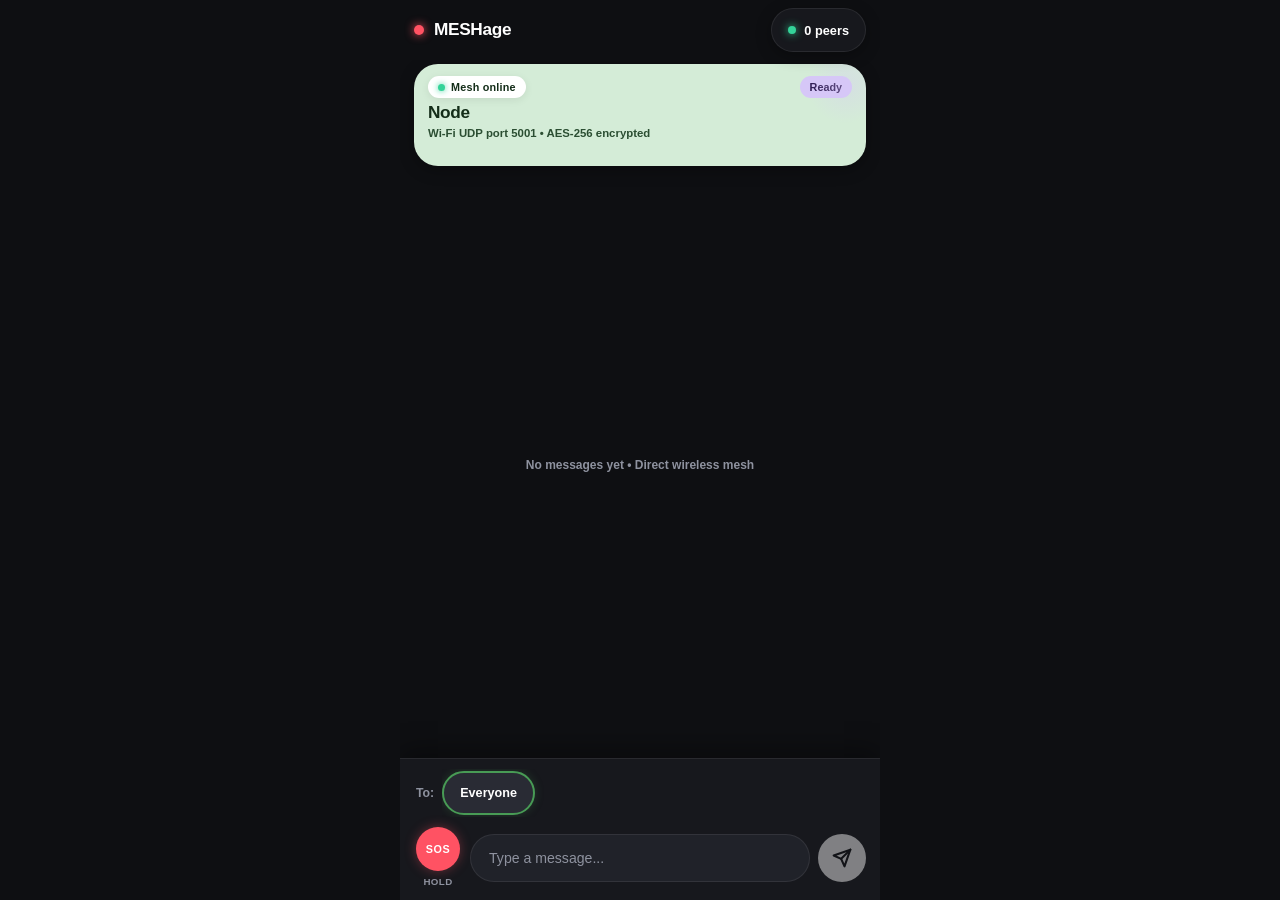
==== commit b2fa2778: "Enhance mobile phone UI features, humanize documentation, and update multi-node guide" ====
--- a/ui/phone/index.html
+++ b/ui/phone/index.html
@@ -4,12 +4,9 @@
   <meta charset="UTF-8">
   <meta name="viewport" content="width=device-width, initial-scale=1.0, maximum-scale=1.0, user-scalable=no, viewport-fit=cover">
   <meta name="description" content="MESHage - Offline Short Range Wireless Mesh Messenger">
-  <meta name="theme-color" content="#0F1013">
+  <meta name="theme-color" content="#0E0F12">
   <link rel="manifest" href="manifest.json">
   <title>MESHage - Offline Mesh</title>
-  <link rel="preconnect" href="https://fonts.googleapis.com">
-  <link rel="preconnect" href="https://fonts.gstatic.com" crossorigin>
-  <link href="https://fonts.googleapis.com/css2?family=Plus+Jakarta+Sans:wght@400;500;600;700;800&display=swap" rel="stylesheet">
   <link rel="stylesheet" href="style.css">
 </head>
 <body>
@@ -22,89 +19,68 @@
       </div>
 
       <div class="header-actions">
-        <!-- Neighbors button with signal bars -->
-        <button class="neighbor-btn" id="openNeighborsBtn" aria-label="View mesh neighbors">
-          <div class="signal-bars" id="headerSignalBars">
-            <span class="signal-bar bar-1 active"></span>
-            <span class="signal-bar bar-2 active"></span>
-            <span class="signal-bar bar-3"></span>
-          </div>
-          <span id="neighborCountText">0</span>
-        </button>
-
-        <!-- Theme toggle -->
-        <button class="icon-btn" id="themeToggleBtn" aria-label="Toggle light/dark theme" title="Toggle theme">
-          <svg id="themeIcon" width="20" height="20" viewBox="0 0 24 24" fill="none" stroke="currentColor" stroke-width="2" stroke-linecap="round" stroke-linejoin="round">
-            <!-- Moon icon (for dark mode) -->
-            <path d="M21 12.79A9 9 0 1 1 11.21 3 7 7 0 0 0 21 12.79z"></path>
-          </svg>
+        <!-- Live Peer count pill button (minimum 44x44px, opens sheet) -->
+        <button class="peer-count-pill" id="openNeighborsBtn" aria-label="View mesh neighbors">
+          <span class="peer-dot"></span>
+          <span id="neighborCountText">0 peers</span>
         </button>
       </div>
     </header>
 
-    <!-- Mesh Feature Banner Card (Inspiration Style) -->
+    <!-- Compact Mint Node Card -->
     <section class="mesh-banner-card" id="meshBannerCard">
       <div class="banner-top">
         <div class="banner-badge">
           <span class="live-dot"></span>
-          <span id="bannerStatusText">Live Mesh</span>
+          <span id="bannerStatusText">Mesh online</span>
         </div>
-        <div class="banner-route-tag" id="bannerRouteTag">P2P Multi-Hop</div>
+        <div class="banner-route-tag" id="bannerRouteTag">Ready</div>
       </div>
-      <h2 class="banner-title" id="bannerTitle">Mesh Radio Link</h2>
-      <p class="banner-subtitle" id="bannerSubtitle">Offline &bull; AES-256 Authenticated</p>
+      <h2 class="banner-title" id="bannerTitle">Node</h2>
+      <p class="banner-subtitle" id="bannerSubtitle">Wi-Fi UDP port 5001 &bull; AES-256 encrypted</p>
       
-      <!-- Avatars Row with pastel rings (Matching Inspo) -->
-      <div class="banner-avatars-row">
-        <div class="banner-avatars" id="bannerAvatars">
-          <!-- Populated dynamically by JS -->
+      <!-- Peer circles inside card: "You" (green ring), peers (white circle + hop count), offline (dashed) -->
+      <div class="banner-peers-container">
+        <div class="banner-peers-row" id="bannerPeersRow">
+          <!-- Rendered live by JS -->
         </div>
-        <button class="banner-action-btn" id="bannerActionBtn" aria-label="Open peers list">
-          <span>Peers</span>
-          <svg width="14" height="14" viewBox="0 0 24 24" fill="none" stroke="currentColor" stroke-width="2.5"><polyline points="9 18 15 12 9 6"></polyline></svg>
-        </button>
+        <div class="banner-hint" id="bannerHint" style="display: none;">Looking for peers on UDP 5001</div>
       </div>
     </section>
 
     <!-- Chat Messages Container -->
     <main class="chat-container" id="chatContainer" role="log" aria-live="polite">
-      <!-- Empty state (shown when no messages exist) -->
-      <div class="empty-state" id="emptyState">
-        <svg class="empty-state-icon" viewBox="0 0 24 24" fill="none" stroke="currentColor" stroke-width="2" stroke-linecap="round" stroke-linejoin="round">
-          <polygon points="12 2 2 7 12 12 22 7 12 2"></polygon>
-          <polyline points="2 17 12 22 22 17"></polyline>
-          <polyline points="2 12 12 17 22 12"></polyline>
-        </svg>
-        <h3>Offline Mesh Network</h3>
-        <p>No messages yet. Messages hop peer-to-peer across phones within radio range with zero internet or cellular access.</p>
-      </div>
+      <!-- One small muted line when no messages -->
+      <div class="empty-line" id="emptyHint">No messages yet &bull; Direct wireless mesh</div>
     </main>
 
     <!-- Fixed Composer Bottom -->
     <footer class="composer-container">
-      <div class="composer-top">
-        <div class="dest-select-wrapper">
-          <label for="destSelect">To:</label>
-          <select id="destSelect" class="dest-select" aria-label="Recipient node">
-            <option value="ALL">Everyone (Broadcast)</option>
-          </select>
+      <!-- Recipient chips row ("To:" then Everyone, then known peers) -->
+      <div class="dest-chips-container" id="destChipsContainer">
+        <span class="dest-label">To:</span>
+        <div class="dest-chips-scroll" id="destChipsScroll">
+          <button type="button" class="dest-chip active" data-dst="ALL">Everyone</button>
         </div>
       </div>
 
       <div class="composer-row">
-        <!-- Emergency SOS Button with Progress Ring -->
-        <div class="emergency-btn-wrapper" id="sosWrapper" title="Press and hold 1.5s for emergency SOS">
-          <svg class="sos-ring" viewBox="0 0 48 48">
-            <circle class="sos-ring-circle" cx="24" cy="24" r="22"></circle>
-          </svg>
-          <button class="emergency-btn" id="sosBtn" aria-label="Emergency SOS: press and hold for 1.5 seconds">SOS</button>
+        <!-- Emergency SOS Button with Progress Ring and "Hold" caption -->
+        <div class="emergency-col">
+          <div class="emergency-btn-wrapper" id="sosWrapper" title="Press and hold 1.5s for emergency SOS">
+            <svg class="sos-ring" viewBox="0 0 48 48">
+              <circle class="sos-ring-circle" cx="24" cy="24" r="22"></circle>
+            </svg>
+            <button class="emergency-btn" id="sosBtn" type="button" aria-label="Emergency SOS: press and hold for 1.5 seconds">SOS</button>
+          </div>
+          <span class="sos-caption">Hold</span>
         </div>
 
         <!-- Chat Input -->
         <input type="text" id="messageInput" class="message-input" placeholder="Type a message..." autocomplete="off">
 
-        <!-- Send Button -->
-        <button class="send-btn" id="sendBtn" aria-label="Send message">
+        <!-- Send Button (disabled when input is empty) -->
+        <button class="send-btn disabled" id="sendBtn" type="button" aria-label="Send message" disabled>
           <svg width="20" height="20" viewBox="0 0 24 24" fill="none" stroke="currentColor" stroke-width="2.5" stroke-linecap="round" stroke-linejoin="round">
             <line x1="22" y1="2" x2="11" y2="13"></line>
             <polygon points="22 2 15 22 11 13 2 9 22 2"></polygon>
--- a/ui/phone/style.css
+++ b/ui/phone/style.css
@@ -1,13 +1,12 @@
 /* =========================================================
    MESHage Phone UI Stylesheet
-   Modern Mobile Design inspired by high-end dark & light modes
-   Soft Pastel Accents: Sage Mint, Lilac Lavender, Soft Butter Honey
+   Offline, Mobile-first, Dark Theme
+   Retains all original aesthetic tokens, colors & spacing
    ========================================================= */
 
 :root {
-  /* Fonts */
-  --font-display: "Plus Jakarta Sans", -apple-system, BlinkMacSystemFont, "Segoe UI", Roboto, sans-serif;
-  --font-system: "Plus Jakarta Sans", -apple-system, BlinkMacSystemFont, "Segoe UI", Roboto, sans-serif;
+  /* Offline System Fonts (No CDNs) */
+  --font-system: -apple-system, BlinkMacSystemFont, "Segoe UI", Roboto, "Helvetica Neue", Arial, sans-serif;
 
   /* Spacing & Radii */
   --space-1: 8px;
@@ -16,7 +15,7 @@
   --space-4: 28px;
 
   --radius-card: 24px;
-  --radius-banner: 26px;
+  --radius-banner: 24px;
   --radius-bubble: 22px;
   --radius-chip: 20px;
   --radius-pill: 9999px;
@@ -24,23 +23,21 @@
 
   --transition-fast: 160ms cubic-bezier(0.2, 0.8, 0.2, 1);
   --transition-normal: 260ms cubic-bezier(0.2, 0.8, 0.2, 1);
-  --transition-bounce: 350ms cubic-bezier(0.34, 1.56, 0.64, 1);
-
-  /* DARK THEME (Default) */
+
+  /* DARK THEME TOKENS (Preserved exactly) */
   --bg: #0E0F12;
   --surface: #17181D;
   --elevated: #202229;
   --elevated-hover: #292B34;
   --border: rgba(255, 255, 255, 0.08);
   --border-subtle: rgba(255, 255, 255, 0.04);
-  --border-active: rgba(255, 255, 255, 0.18);
 
   --text: #FFFFFF;
   --text-secondary: #DCE0E8;
   --muted: #8E929F;
   --muted-subtle: #5C606D;
 
-  /* Inspo Pastel Accents */
+  /* Accent Colors */
   --mint-bg: #D4ECD7;
   --mint-text: #132D18;
   --mint-border: #9DD0A4;
@@ -77,7 +74,6 @@
   --bubble-mine-text: var(--mint-text);
   --bubble-mine-meta: #395B3E;
   --bubble-mine-status: #185E28;
-  --bubble-mine-border: transparent;
 
   --bubble-theirs-bg: #1D1F26;
   --bubble-theirs-text: #FFFFFF;
@@ -86,8 +82,6 @@
 
   --hop-chip-mine-bg: var(--lilac-bg);
   --hop-chip-mine-text: var(--lilac-text);
-  --hop-chip-theirs-bg: var(--elevated);
-  --hop-chip-theirs-text: var(--muted);
 
   --composer-bg: #17181D;
   --composer-input-bg: #202229;
@@ -99,62 +93,7 @@
   --shadow-dock: 0 -8px 24px rgba(0, 0, 0, 0.35);
 }
 
-/* =========================================================
-   LIGHT THEME (The Reverse!)
-   Inverts colors cleanly with pale sage background & rich charcoal cards
-   ========================================================= */
-[data-theme="light"] {
-  --bg: #E8EFE6;
-  --surface: #FFFFFF;
-  --elevated: #F2F7F1;
-  --elevated-hover: #E6EFE4;
-  --border: rgba(0, 0, 0, 0.08);
-  --border-subtle: rgba(0, 0, 0, 0.04);
-  --border-active: rgba(0, 0, 0, 0.18);
-
-  --text: #101317;
-  --text-secondary: #2B2F38;
-  --muted: #666D7C;
-  --muted-subtle: #989EA9;
-
-  /* Reversed Card & Component Specifics */
-  --banner-bg: #14161C;
-  --banner-text: #FFFFFF;
-  --banner-subtext: #A6ABB8;
-  --banner-badge-bg: var(--mint-bg);
-  --banner-badge-text: var(--mint-text);
-  --banner-btn-bg: #FFFFFF;
-  --banner-btn-text: #14161C;
-
-  --bubble-mine-bg: #14161C;
-  --bubble-mine-text: #FFFFFF;
-  --bubble-mine-meta: #A4A9B7;
-  --bubble-mine-status: #489B55;
-  --bubble-mine-border: transparent;
-
-  --bubble-theirs-bg: #FFFFFF;
-  --bubble-theirs-text: #101317;
-  --bubble-theirs-meta: var(--muted);
-  --bubble-theirs-border: var(--border);
-
-  --hop-chip-mine-bg: #DCE8DA;
-  --hop-chip-mine-text: #17361D;
-  --hop-chip-theirs-bg: var(--elevated);
-  --hop-chip-theirs-text: var(--muted);
-
-  --composer-bg: #FFFFFF;
-  --composer-input-bg: #F2F7F1;
-  --composer-send-bg: #14161C;
-  --composer-send-text: #FFFFFF;
-
-  --shadow-soft: 0 4px 16px rgba(16, 19, 23, 0.06);
-  --shadow-card: 0 10px 30px rgba(16, 19, 23, 0.09);
-  --shadow-dock: 0 -8px 24px rgba(16, 19, 23, 0.08);
-}
-
-/* =========================================================
-   Base Resets & Container
-   ========================================================= */
+/* Base Resets */
 *, *::before, *::after {
   box-sizing: border-box;
   margin: 0;
@@ -171,7 +110,6 @@
   overflow: hidden;
   font-size: 15px;
   line-height: 1.5;
-  transition: background-color var(--transition-normal), color var(--transition-normal);
 }
 
 .app-container {
@@ -184,16 +122,15 @@
   position: relative;
   background-color: var(--bg);
   overflow: hidden;
-  transition: background-color var(--transition-normal);
-}
-
-button:focus-visible, input:focus-visible, select:focus-visible {
+}
+
+button:focus-visible, input:focus-visible {
   outline: 2px solid var(--mint-accent);
   outline-offset: 2px;
 }
 
 /* =========================================================
-   1. Header
+   1. Header (Peer count pill, no theme toggle)
    ========================================================= */
 .app-header {
   height: 60px;
@@ -203,7 +140,7 @@
   padding: 0 var(--space-2);
   z-index: 20;
   background-color: var(--bg);
-  transition: background-color var(--transition-normal);
+  flex-shrink: 0;
 }
 
 .header-left {
@@ -240,12 +177,11 @@
   gap: var(--space-1);
 }
 
-.neighbor-btn {
-  display: flex;
-  align-items: center;
-  gap: 7px;
-  padding: 0 14px;
-  height: 38px;
+/* Live Peer Count Pill (>= 44x44px) */
+.peer-count-pill {
+  min-height: 44px;
+  min-width: 44px;
+  padding: 0 16px;
   background: var(--surface);
   border: 1px solid var(--border);
   border-radius: var(--radius-pill);
@@ -253,89 +189,55 @@
   font-weight: 700;
   font-size: 0.85rem;
   cursor: pointer;
+  display: inline-flex;
+  align-items: center;
+  gap: 8px;
   box-shadow: var(--shadow-soft);
   transition: all var(--transition-fast);
 }
 
-.neighbor-btn:hover {
+.peer-count-pill:hover {
   background: var(--elevated-hover);
   transform: translateY(-1px);
 }
 
-.neighbor-btn:active {
+.peer-count-pill:active {
   transform: scale(0.96);
 }
 
-.signal-bars {
-  display: flex;
-  align-items: flex-end;
-  gap: 2.5px;
-  height: 13px;
-}
-
-.signal-bar {
-  width: 3px;
-  background-color: var(--muted);
-  border-radius: 1px;
-}
-
-.bar-1 { height: 4px; }
-.bar-2 { height: 8px; }
-.bar-3 { height: 13px; }
-
-.signal-bar.active {
-  background-color: var(--mint-accent);
-}
-
-.icon-btn {
-  background: var(--surface);
-  border: 1px solid var(--border);
-  color: var(--text);
-  width: 38px;
-  height: 38px;
+.peer-dot {
+  width: 8px;
+  height: 8px;
   border-radius: 50%;
-  display: inline-flex;
-  align-items: center;
-  justify-content: center;
-  cursor: pointer;
-  box-shadow: var(--shadow-soft);
-  transition: all var(--transition-fast);
-}
-
-.icon-btn:hover {
-  background: var(--elevated-hover);
-  transform: scale(1.05);
-}
-
-.icon-btn:active {
-  transform: scale(0.95);
+  background-color: var(--success);
+  box-shadow: 0 0 8px var(--success);
+  flex-shrink: 0;
 }
 
 /* =========================================================
-   2. Inspiration Featured Mesh Banner Card
+   2. Compact Mint Node Card
    ========================================================= */
 .mesh-banner-card {
-  margin: 4px var(--space-2) var(--space-1) var(--space-2);
-  padding: 16px 18px;
+  margin: 4px var(--space-2) 6px var(--space-2);
+  padding: 12px 14px;
   background-color: var(--banner-bg);
   color: var(--banner-text);
-  border-radius: var(--radius-banner);
+  border-radius: var(--radius-card);
   box-shadow: var(--shadow-soft);
   display: flex;
   flex-direction: column;
   position: relative;
   overflow: hidden;
-  transition: all var(--transition-normal);
-}
-
-/* Subtle decorative pastel corner gradient */
+  flex-shrink: 0;
+}
+
 .mesh-banner-card::after {
   content: "";
   position: absolute;
   top: -20px;
   right: -20px;
-  width: 90px;
-  height: 90px;
+  width: 80px;
+  height: 80px;
   background: radial-gradient(circle, rgba(214, 199, 247, 0.35) 0%, transparent 70%);
   pointer-events: none;
 }
@@ -344,7 +246,7 @@
   display: flex;
   align-items: center;
   justify-content: space-between;
-  margin-bottom: 8px;
+  margin-bottom: 4px;
 }
 
 .banner-badge {
@@ -353,7 +255,7 @@
   gap: 6px;
   background-color: var(--banner-badge-bg);
   color: var(--banner-badge-text);
-  padding: 4px 10px;
+  padding: 3px 10px;
   border-radius: var(--radius-pill);
   font-size: 0.72rem;
   font-weight: 800;
@@ -373,35 +275,34 @@
 .banner-route-tag {
   background: var(--lilac-bg);
   color: var(--lilac-text);
-  padding: 3px 9px;
+  padding: 3px 10px;
   border-radius: var(--radius-pill);
-  font-size: 0.7rem;
+  font-size: 0.72rem;
   font-weight: 700;
 }
 
 .banner-title {
-  font-size: 1.25rem;
+  font-size: 1.15rem;
   font-weight: 800;
   letter-spacing: -0.02em;
-  line-height: 1.25;
+  line-height: 1.2;
   margin-bottom: 2px;
 }
 
 .banner-subtitle {
-  font-size: 0.78rem;
+  font-size: 0.76rem;
   color: var(--banner-subtext);
   font-weight: 600;
-  margin-bottom: 12px;
-}
-
-.banner-avatars-row {
-  display: flex;
-  align-items: center;
-  justify-content: space-between;
-  gap: var(--space-1);
-}
-
-.banner-avatars {
+  margin-bottom: 8px;
+}
+
+.banner-peers-container {
+  display: flex;
+  flex-direction: column;
+  gap: 4px;
+}
+
+.banner-peers-row {
   display: flex;
   align-items: center;
   gap: 12px;
@@ -410,129 +311,77 @@
   padding: 2px 0;
 }
 
-.banner-avatars::-webkit-scrollbar {
+.banner-peers-row::-webkit-scrollbar {
   display: none;
 }
 
-.banner-avatar-item {
+.banner-peer-item {
   display: flex;
   flex-direction: column;
   align-items: center;
   gap: 4px;
+  min-width: 44px;
+  min-height: 44px;
   cursor: pointer;
-  transition: transform var(--transition-fast);
   flex-shrink: 0;
-}
-
-.banner-avatar-item:hover {
-  transform: translateY(-2px);
-}
-
-.banner-avatar-item:active {
-  transform: scale(0.95);
-}
-
-/* Avatar Ring Wrapper matching inspiration avatars */
-.avatar-ring-wrapper {
+  user-select: none;
+}
+
+.banner-peer-circle {
   width: 44px;
   height: 44px;
   border-radius: 50%;
-  padding: 2.5px;
   display: flex;
   align-items: center;
   justify-content: center;
-  transition: all var(--transition-fast);
-}
-
-.avatar-ring-wrapper.small {
-  width: 38px;
-  height: 38px;
-  padding: 2px;
-}
-
-.avatar-circle {
-  width: 100%;
-  height: 100%;
-  border-radius: 50%;
-  display: flex;
-  align-items: center;
-  justify-content: center;
-  font-size: 0.8rem;
+  font-size: 0.85rem;
   font-weight: 800;
-  letter-spacing: -0.02em;
-}
-
-/* Avatar Pastel Ring Colors */
-.ring-mint {
-  background: var(--mint-border);
-}
-.ring-mint .avatar-circle {
+  transition: transform var(--transition-fast);
+}
+
+.banner-peer-item:hover .banner-peer-circle {
+  transform: scale(1.05);
+}
+
+.banner-peer-item:active .banner-peer-circle {
+  transform: scale(0.95);
+}
+
+/* "You" circle with green ring */
+.banner-peer-circle.is-you {
+  border: 2.5px solid var(--mint-accent);
   background: var(--mint-bg);
   color: var(--mint-text);
-}
-
-.ring-lilac {
-  background: var(--lilac-border);
-}
-.ring-lilac .avatar-circle {
-  background: var(--lilac-bg);
-  color: var(--lilac-text);
-}
-
-.ring-butter {
-  background: var(--butter-border);
-}
-.ring-butter .avatar-circle {
-  background: var(--butter-bg);
-  color: var(--butter-text);
-}
-
-.ring-coral {
-  background: #FFA5AE;
-}
-.ring-coral .avatar-circle {
-  background: var(--coral-bg);
-  color: var(--coral-text);
-}
-
-.ring-muted {
-  background: var(--muted-subtle);
-}
-.ring-muted .avatar-circle {
-  background: var(--elevated);
-  color: var(--muted);
-}
-
-.avatar-label {
+  box-shadow: 0 0 8px rgba(72, 155, 85, 0.35);
+}
+
+/* Peer white circle */
+.banner-peer-circle.is-peer {
+  background: #FFFFFF;
+  color: #132D18;
+  border: 2px solid #FFFFFF;
+  box-shadow: 0 2px 8px rgba(0, 0, 0, 0.12);
+}
+
+/* Offline node with dashed circle */
+.banner-peer-circle.is-offline {
+  border: 2px dashed rgba(19, 45, 24, 0.5);
+  background: transparent;
+  color: #456C4C;
+}
+
+.banner-peer-label {
   font-size: 0.68rem;
   font-weight: 700;
   color: var(--banner-text);
   white-space: nowrap;
 }
 
-.banner-action-btn {
-  display: flex;
-  align-items: center;
-  gap: 4px;
-  background-color: var(--banner-btn-bg);
-  color: var(--banner-btn-text);
-  border: none;
-  padding: 6px 14px;
-  border-radius: var(--radius-pill);
+.banner-hint {
   font-size: 0.76rem;
-  font-weight: 700;
-  cursor: pointer;
-  flex-shrink: 0;
-  box-shadow: 0 2px 8px rgba(0, 0, 0, 0.15);
-  transition: all var(--transition-fast);
-}
-
-.banner-action-btn:hover {
-  transform: scale(1.05);
-}
-
-.banner-action-btn:active {
-  transform: scale(0.96);
+  font-weight: 600;
+  color: var(--banner-subtext);
+  margin-top: 2px;
 }
 
 /* =========================================================
@@ -549,39 +398,15 @@
   overscroll-behavior-y: contain;
 }
 
-/* Empty State */
-.empty-state {
+/* Small muted line when no messages */
+.empty-line {
+  text-align: center;
+  font-size: 0.8rem;
+  font-weight: 600;
+  color: var(--muted);
+  padding: 24px 12px;
   margin: auto 0;
-  display: flex;
-  flex-direction: column;
-  align-items: center;
-  text-align: center;
-  padding: var(--space-4) var(--space-3);
-  background: var(--surface);
-  border-radius: var(--radius-card);
-  border: 1px dashed var(--border);
-  box-shadow: var(--shadow-soft);
-}
-
-.empty-state-icon {
-  width: 52px;
-  height: 52px;
-  margin-bottom: var(--space-2);
-  color: var(--mint-accent);
-}
-
-.empty-state h3 {
-  font-size: 1.15rem;
-  font-weight: 800;
-  margin-bottom: 6px;
-  color: var(--text);
-}
-
-.empty-state p {
-  color: var(--muted);
-  font-size: 0.88rem;
-  max-width: 290px;
-  line-height: 1.45;
+  line-height: 1.4;
 }
 
 /* Message Rows */
@@ -609,15 +434,12 @@
   transition: transform var(--transition-fast);
 }
 
-/* Sent by me */
 .message-row.mine .message-bubble {
   background-color: var(--bubble-mine-bg);
   color: var(--bubble-mine-text);
-  border: 1px solid var(--bubble-mine-border);
   border-bottom-right-radius: 6px;
 }
 
-/* Received from peers */
 .message-row.theirs .message-bubble {
   background-color: var(--bubble-theirs-bg);
   color: var(--bubble-theirs-text);
@@ -625,88 +447,115 @@
   border-bottom-left-radius: 6px;
 }
 
-.sender-name {
-  font-size: 0.74rem;
-  font-weight: 800;
-  color: var(--lilac-accent);
-  margin-bottom: 3px;
-  text-transform: uppercase;
-  letter-spacing: 0.03em;
-}
-
-[data-theme="light"] .sender-name {
-  color: #6439B8;
-}
-
 .message-content {
   font-size: 0.95rem;
   font-weight: 500;
   line-height: 1.45;
 }
 
-.message-meta {
-  display: flex;
-  align-items: center;
-  gap: 5px;
-  margin-top: 5px;
-  font-size: 0.7rem;
+/* Incoming message subline: sender, direct/N hops, time */
+.message-meta-sub {
+  display: flex;
+  align-items: center;
+  gap: 6px;
+  font-size: 0.72rem;
   font-weight: 600;
-}
-
-.message-row.mine .message-meta {
+  color: var(--muted);
+  margin-top: 4px;
+}
+
+/* Outgoing message status line */
+.message-status-line {
+  display: flex;
+  align-items: center;
   justify-content: flex-end;
-  color: var(--bubble-mine-meta);
-}
-
-.message-row.theirs .message-meta {
-  color: var(--bubble-theirs-meta);
-}
-
-.hop-chip {
+  gap: 6px;
+  font-size: 0.72rem;
+  font-weight: 600;
+  color: var(--muted);
+  margin-top: 4px;
+}
+
+.status-failed {
+  color: var(--danger);
   display: inline-flex;
   align-items: center;
-  gap: 4px;
-  padding: 3px 10px;
-  border-radius: var(--radius-chip);
-  font-size: 0.68rem;
+  gap: 6px;
+}
+
+.retry-link {
+  background: none;
+  border: none;
+  color: var(--danger);
+  text-decoration: underline;
   font-weight: 700;
-  margin-top: 4px;
-  box-shadow: 0 1px 4px rgba(0, 0, 0, 0.06);
-}
-
-.message-row.mine .hop-chip {
-  background: var(--hop-chip-mine-bg);
-  color: var(--hop-chip-mine-text);
-}
-
-.message-row.theirs .hop-chip {
-  background: var(--hop-chip-theirs-bg);
-  color: var(--hop-chip-theirs-text);
+  font-size: 0.72rem;
+  cursor: pointer;
+  padding: 0 4px;
+  min-height: 44px;
+  display: inline-flex;
+  align-items: center;
+}
+
+.retry-link:hover {
+  filter: brightness(1.2);
+}
+
+/* Full-width Emergency Broadcast Card */
+.emergency-broadcast-card {
+  width: 100%;
+  border: 2px solid var(--danger);
+  background: rgba(255, 82, 99, 0.14);
+  border-radius: var(--radius-card);
+  padding: 14px 16px;
+  margin: 4px 0;
+  color: #FFFFFF;
+  box-shadow: 0 4px 16px rgba(255, 82, 99, 0.15);
+  animation: slideUp var(--transition-normal) forwards;
+}
+
+.emergency-broadcast-header {
+  color: var(--danger);
+  font-size: 0.82rem;
+  font-weight: 800;
+  letter-spacing: 0.04em;
+  margin-bottom: 6px;
+  text-transform: uppercase;
+}
+
+.emergency-broadcast-payload {
+  font-size: 0.98rem;
+  font-weight: 600;
+  line-height: 1.4;
+  color: #FFFFFF;
+  margin-bottom: 8px;
+  word-break: break-word;
+}
+
+.emergency-broadcast-path {
+  font-size: 0.72rem;
+  color: #FCA5A5;
+  font-weight: 600;
+}
+
+/* Peer drop mid-conversation system line */
+.system-line {
+  text-align: center;
+  font-size: 0.74rem;
+  font-weight: 700;
+  color: var(--muted);
+  padding: 6px 14px;
+  margin: 6px auto;
+  background: var(--elevated);
+  border-radius: var(--radius-pill);
   border: 1px solid var(--border-subtle);
-}
-
-.status-icon {
-  width: 14px;
-  height: 14px;
-}
-
-.status-icon.delivered {
-  color: var(--bubble-mine-status);
-}
-
-/* Emergency chat bubble */
-.message-bubble.emergency {
-  background: var(--coral-bg) !important;
-  color: var(--coral-text) !important;
-  border: 1px solid var(--danger) !important;
-}
-
-.message-bubble.emergency .sender-name {
-  color: var(--danger) !important;
+  display: inline-block;
+  align-self: center;
+  animation: slideUp var(--transition-normal) forwards;
 }
 
 /* =========================================================
-   4. Floating Composer Dock (Matching Inspo)
+   4. Recipient Selector Chips & Composer
    ========================================================= */
 .composer-container {
   background-color: var(--composer-bg);
@@ -717,41 +566,70 @@
   gap: 8px;
   box-shadow: var(--shadow-dock);
   z-index: 30;
-  transition: background-color var(--transition-normal);
-}
-
-.composer-top {
-  display: flex;
-  align-items: center;
-  justify-content: space-between;
-}
-
-.dest-select-wrapper {
-  display: flex;
-  align-items: center;
-  gap: 6px;
-  font-size: 0.78rem;
+  flex-shrink: 0;
+}
+
+/* Recipient Chips in the same row */
+.dest-chips-container {
+  display: flex;
+  align-items: center;
+  gap: 8px;
+  width: 100%;
+  overflow: hidden;
+}
+
+.dest-label {
+  font-size: 0.82rem;
+  font-weight: 700;
   color: var(--muted);
-  font-weight: 600;
+  flex-shrink: 0;
+  padding-left: 2px;
+}
+
+.dest-chips-scroll {
+  display: flex;
+  align-items: center;
+  gap: 8px;
+  overflow-x: auto;
+  scrollbar-width: none;
+  padding: 2px 0;
   width: 100%;
 }
 
-.dest-select {
-  flex: 1;
-  background: var(--composer-input-bg);
-  border: 1px solid var(--border);
+.dest-chips-scroll::-webkit-scrollbar {
+  display: none;
+}
+
+/* Tappable Chips (at least 44px tall) */
+.dest-chip {
+  min-height: 44px;
+  min-width: 44px;
+  padding: 0 16px;
+  border-radius: var(--radius-pill);
+  background: var(--elevated);
+  border: 1.5px solid var(--border);
   color: var(--text);
-  border-radius: var(--radius-pill);
-  padding: 4px 12px;
-  font-size: 0.8rem;
   font-weight: 700;
+  font-size: 0.84rem;
   cursor: pointer;
-  outline: none;
+  display: inline-flex;
+  align-items: center;
+  justify-content: center;
+  white-space: nowrap;
+  flex-shrink: 0;
   transition: all var(--transition-fast);
 }
 
-.dest-select:focus {
-  border-color: var(--mint-accent);
+.dest-chip:hover {
+  background: var(--elevated-hover);
+}
+
+/* Selected chip gets green outline */
+.dest-chip.active {
+  border: 2px solid var(--mint-accent) !important;
+  background: var(--elevated-hover);
+  color: #FFFFFF;
+  box-shadow: 0 0 10px rgba(72, 155, 85, 0.25);
 }
 
 .composer-row {
@@ -760,6 +638,83 @@
   gap: 8px;
 }
 
+/* Emergency Column with "Hold" caption */
+.emergency-col {
+  display: flex;
+  flex-direction: column;
+  align-items: center;
+  gap: 2px;
+  flex-shrink: 0;
+}
+
+.emergency-btn-wrapper {
+  position: relative;
+  width: 48px;
+  height: 48px;
+  display: flex;
+  align-items: center;
+  justify-content: center;
+  flex-shrink: 0;
+  user-select: none;
+}
+
+.emergency-btn {
+  width: 44px;
+  height: 44px;
+  border-radius: 50%;
+  background-color: var(--danger);
+  border: none;
+  color: #FFFFFF;
+  display: flex;
+  align-items: center;
+  justify-content: center;
+  font-weight: 800;
+  font-size: 0.72rem;
+  letter-spacing: 0.5px;
+  cursor: pointer;
+  z-index: 2;
+  box-shadow: 0 0 12px var(--danger-glow);
+  transition: transform var(--transition-fast);
+}
+
+.emergency-btn-wrapper:active .emergency-btn {
+  transform: scale(0.92);
+}
+
+.sos-ring {
+  position: absolute;
+  top: 0;
+  left: 0;
+  width: 48px;
+  height: 48px;
+  pointer-events: none;
+  transform: rotate(-90deg);
+}
+
+.sos-ring-circle {
+  fill: none;
+  stroke: var(--danger);
+  stroke-width: 3.5;
+  stroke-dasharray: 138;
+  stroke-dashoffset: 138;
+  stroke-linecap: round;
+  transition: stroke-dashoffset 0s;
+}
+
+.emergency-btn-wrapper.holding .sos-ring-circle {
+  stroke-dashoffset: 0;
+  transition: stroke-dashoffset 1500ms linear;
+}
+
+.sos-caption {
+  font-size: 0.65rem;
+  font-weight: 800;
+  color: var(--muted);
+  text-transform: uppercase;
+  letter-spacing: 0.04em;
+}
+
+/* Message Input */
 .message-input {
   flex: 1;
   height: 48px;
@@ -783,10 +738,12 @@
   color: var(--muted);
 }
 
-/* Circular Send Button matching inspiration center icon */
+/* Send Button (Disabled when empty) */
 .send-btn {
   width: 48px;
   height: 48px;
+  min-width: 48px;
+  min-height: 48px;
   border-radius: 50%;
   background: var(--composer-send-bg);
   color: var(--composer-send-text);
@@ -800,76 +757,25 @@
   flex-shrink: 0;
 }
 
-.send-btn:hover {
+.send-btn:not(:disabled):hover {
   transform: scale(1.06);
 }
 
-.send-btn:active {
+.send-btn:not(:disabled):active {
   transform: scale(0.94);
 }
 
-/* SOS Button */
-.emergency-btn-wrapper {
-  position: relative;
-  width: 48px;
-  height: 48px;
-  display: flex;
-  align-items: center;
-  justify-content: center;
-  flex-shrink: 0;
-  user-select: none;
-}
-
-.emergency-btn {
-  width: 42px;
-  height: 42px;
-  border-radius: 50%;
-  background-color: var(--danger);
-  border: none;
-  color: #FFFFFF;
-  display: flex;
-  align-items: center;
-  justify-content: center;
-  font-weight: 800;
-  font-size: 0.72rem;
-  letter-spacing: 0.5px;
-  cursor: pointer;
-  z-index: 2;
-  box-shadow: 0 0 12px var(--danger-glow);
-  transition: transform var(--transition-fast);
-}
-
-.emergency-btn-wrapper:active .emergency-btn {
-  transform: scale(0.92);
-}
-
-.sos-ring {
-  position: absolute;
-  top: 0;
-  left: 0;
-  width: 48px;
-  height: 48px;
+.send-btn.disabled,
+.send-btn:disabled {
+  opacity: 0.45;
+  cursor: not-allowed;
   pointer-events: none;
-  transform: rotate(-90deg);
-}
-
-.sos-ring-circle {
-  fill: none;
-  stroke: var(--danger);
-  stroke-width: 3.5;
-  stroke-dasharray: 138;
-  stroke-dashoffset: 138;
-  stroke-linecap: round;
-  transition: stroke-dashoffset 0s;
-}
-
-.emergency-btn-wrapper.holding .sos-ring-circle {
-  stroke-dashoffset: 0;
-  transition: stroke-dashoffset 1500ms linear;
+  box-shadow: none !important;
+  transform: none !important;
 }
 
 /* =========================================================
-   5. Bottom Sheet (Mesh Neighbors)
+   5. Bottom Sheet & Overlays
    ========================================================= */
 .bottom-sheet-backdrop {
   position: fixed;
@@ -934,6 +840,26 @@
   letter-spacing: -0.01em;
 }
 
+.icon-btn {
+  background: var(--elevated);
+  border: 1px solid var(--border);
+  color: var(--text);
+  width: 44px;
+  height: 44px;
+  min-width: 44px;
+  min-height: 44px;
+  border-radius: 50%;
+  display: inline-flex;
+  align-items: center;
+  justify-content: center;
+  cursor: pointer;
+  transition: all var(--transition-fast);
+}
+
+.icon-btn:hover {
+  background: var(--elevated-hover);
+}
+
 .neighbors-list {
   display: flex;
   flex-direction: column;
@@ -950,11 +876,6 @@
   background: var(--elevated);
   border: 1px solid var(--border-subtle);
   border-radius: var(--radius-card);
-  transition: background-color var(--transition-fast);
-}
-
-.neighbor-card:hover {
-  background: var(--elevated-hover);
 }
 
 .neighbor-card-left {
@@ -1005,9 +926,7 @@
   color: var(--danger);
 }
 
-/* =========================================================
-   6. Incoming Emergency Full-Screen Overlay
-   ========================================================= */
+/* Emergency Full Screen Overlay */
 .emergency-overlay {
   position: fixed;
   inset: 0;
@@ -1086,9 +1005,7 @@
   transform: scale(0.96);
 }
 
-/* =========================================================
-   7. Toast Notifications
-   ========================================================= */
+/* Toasts */
 .toast-container {
   position: fixed;
   top: 68px;
@@ -1126,9 +1043,7 @@
   border-left: 4px solid var(--danger);
 }
 
-/* =========================================================
-   Animations
-   ========================================================= */
+/* Animations */
 @keyframes slideUp {
   from { opacity: 0; transform: translateY(14px); }
   to { opacity: 1; transform: translateY(0); }
